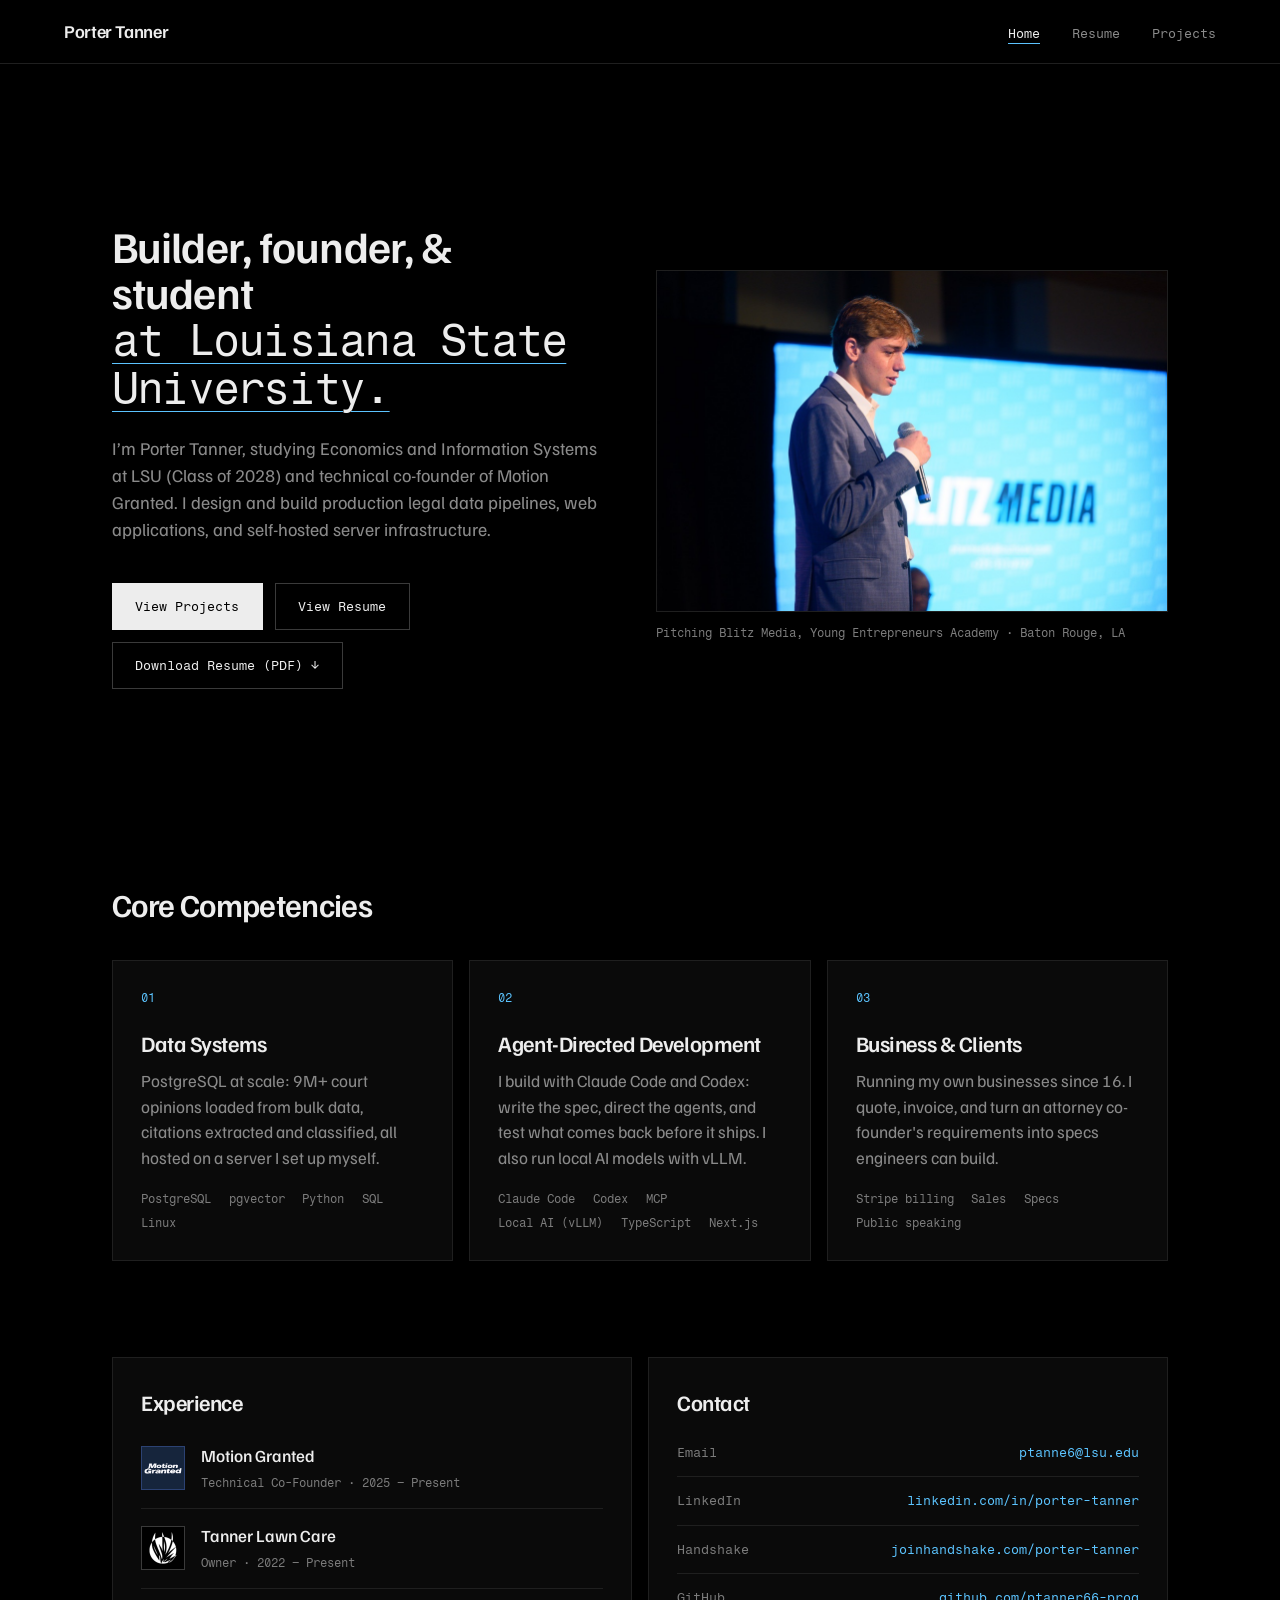
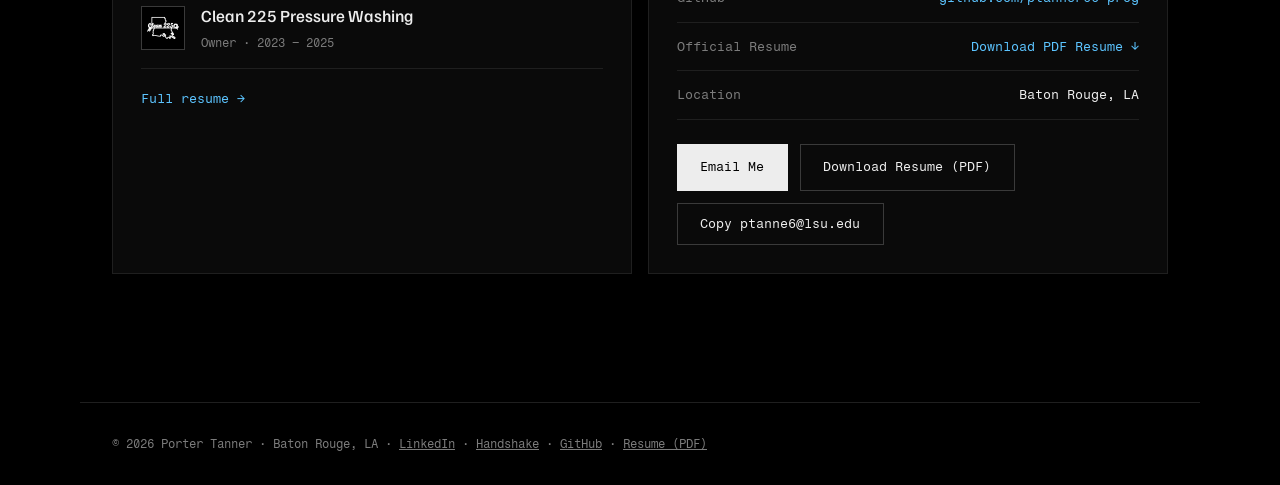
==== website-design-and-github-hosting/porter-website/index.html @ e86596a1 "Add personal reflection to README and refine portfolio meta descriptions" ====
<!DOCTYPE html>
<html lang="en">
<head>
    <meta charset="UTF-8">
    <meta name="viewport" content="width=device-width, initial-scale=1.0">
    <meta name="description" content="Porter Tanner, technical co-founder of Motion Granted and Economics + Information Systems student at LSU. Builder of production legal data platforms, applications, and self-hosted server infrastructure.">
    <meta property="og:title" content="Porter Tanner | Portfolio">
    <meta property="og:description" content="Technical co-founder of Motion Granted and Economics + Information Systems student at LSU. Builder of production legal data platforms, applications, and self-hosted server infrastructure.">
    <meta property="og:type" content="website">
    <meta property="og:image" content="graphics/porter.png">
    <title>Porter Tanner | Portfolio</title>
    <link rel="icon" href="data:image/svg+xml,%3Csvg xmlns='http://www.w3.org/2000/svg' viewBox='0 0 32 32'%3E%3Crect width='32' height='32' fill='%23000'/%3E%3Crect x='.5' y='.5' width='31' height='31' fill='none' stroke='%233a3a3a'/%3E%3Ctext x='16' y='20.5' font-family='monospace' font-size='12' fill='%23ededed' text-anchor='middle'%3EPT%3C/text%3E%3C/svg%3E">
    <link rel="stylesheet" href="styles.css">
</head>
<body>
    <nav class="navbar" id="main-nav" aria-label="Primary navigation">
        <a href="index.html" class="logo">Porter Tanner</a>
        <ul class="nav-links">
            <li><a href="index.html" class="active">Home</a></li>
            <li><a href="resume.html">Resume</a></li>
            <li><a href="project.html">Projects</a></li>
        </ul>
    </nav>

    <main class="container">
        <section id="profile" class="hero-section">
            <div class="hero-text">
                <h1 id="hero-title">Builder, founder, &amp; student <br><span class="text-gradient">at Louisiana State University.</span></h1>
                <p>I&rsquo;m Porter Tanner, studying Economics and Information Systems at LSU (Class of 2028) and technical co-founder of Motion Granted. I design and build production legal data pipelines, web applications, and self-hosted server infrastructure.</p>
                <div class="hero-actions">
                    <a href="project.html" class="btn btn-primary">View Projects</a>
                    <a href="resume.html" class="btn">View Resume</a>
                    <a href="Porter_Tanner_Resume.pdf" class="btn" download>Download Resume (PDF) ↓</a>
                </div>
            </div>
            <figure class="hero-photo">
                <img src="graphics/porter.png" alt="Porter Tanner speaking on stage at the Young Entrepreneurs Academy" width="1024" height="682">
                <figcaption>Pitching Blitz Media, Young Entrepreneurs Academy · Baton Rouge, LA</figcaption>
            </figure>
        </section>

        <section id="skills">
            <h2 class="section-title">Core Competencies</h2>
            <div class="grid-3">
                <div class="glass-card" id="skill-1">
                    <span class="card-label">01</span>
                    <h3>Data Systems</h3>
                    <p>PostgreSQL at scale: 9M+ court opinions loaded from bulk data, citations extracted and classified, all hosted on a server I set up myself.</p>
                    <div class="project-tags">
                        <span class="tag">PostgreSQL</span>
                        <span class="tag">pgvector</span>
                        <span class="tag">Python</span>
                        <span class="tag">SQL</span>
                        <span class="tag">Linux</span>
                    </div>
                </div>
                <div class="glass-card" id="skill-2">
                    <span class="card-label">02</span>
                    <h3>Agent-Directed Development</h3>
                    <p>I build with Claude Code and Codex: write the spec, direct the agents, and test what comes back before it ships. I also run local AI models with vLLM.</p>
                    <div class="project-tags">
                        <span class="tag">Claude Code</span>
                        <span class="tag">Codex</span>
                        <span class="tag">MCP</span>
                        <span class="tag">Local AI (vLLM)</span>
                        <span class="tag">TypeScript</span>
                        <span class="tag">Next.js</span>
                    </div>
                </div>
                <div class="glass-card" id="skill-3">
                    <span class="card-label">03</span>
                    <h3>Business &amp; Clients</h3>
                    <p>Running my own businesses since 16. I quote, invoice, and turn an attorney co-founder's requirements into specs engineers can build.</p>
                    <div class="project-tags">
                        <span class="tag">Stripe billing</span>
                        <span class="tag">Sales</span>
                        <span class="tag">Specs</span>
                        <span class="tag">Public speaking</span>
                    </div>
                </div>
            </div>
        </section>

        <section id="experience-contact">
            <div class="grid-2">
                <div class="glass-card" id="experience">
                    <h2 class="section-title">Experience</h2>
                    <ul class="exp-list">
                        <li>
                            <span class="company-logo is-mg" aria-hidden="true"><img src="graphics/mg-badge.png" alt="" width="32" height="9"></span>
                            <div><strong>Motion Granted</strong><span class="meta">Technical Co-Founder · 2025 – Present</span></div>
                        </li>
                        <li>
                            <span class="company-logo" aria-hidden="true"><img src="graphics/tlc-white.png" alt="" width="32" height="32"></span>
                            <div><strong>Tanner Lawn Care</strong><span class="meta">Owner · 2022 – Present</span></div>
                        </li>
                        <li>
                            <span class="company-logo" aria-hidden="true"><img src="graphics/c225-white.png" alt="" width="32" height="32"></span>
                            <div><strong>Clean 225 Pressure Washing</strong><span class="meta">Owner · 2023 – 2025</span></div>
                        </li>
                    </ul>
                    <a href="resume.html" class="text-link">Full resume →</a>
                </div>
                <div class="glass-card" id="contact">
                    <h2 class="section-title">Contact</h2>
                    <ul class="contact-list">
                        <li><span>Email</span><a href="mailto:ptanne6@lsu.edu">ptanne6@lsu.edu</a></li>
                        <li><span>LinkedIn</span><a href="https://www.linkedin.com/in/porter-tanner-4b8267359" target="_blank" rel="noopener">linkedin.com/in/porter-tanner</a></li>
                        <li><span>Handshake</span><a href="https://app.joinhandshake.com/profiles/met9rd" target="_blank" rel="noopener">joinhandshake.com/porter-tanner</a></li>
                        <li><span>GitHub</span><a href="https://github.com/ptanner66-prog" target="_blank" rel="noopener">github.com/ptanner66-prog</a></li>
                        <li><span>Official Resume</span><a href="Porter_Tanner_Resume.pdf" download>Download PDF Resume ↓</a></li>
                        <li><span>Location</span>Baton Rouge, LA</li>
                    </ul>
                    <div class="email-actions" style="margin-top: 1.5rem;">
                        <a href="mailto:ptanne6@lsu.edu" class="btn btn-primary">Email Me</a>
                        <a href="Porter_Tanner_Resume.pdf" class="btn" download>Download Resume (PDF)</a>
                        <button type="button" class="btn copy-email" data-email="ptanne6@lsu.edu">Copy ptanne6@lsu.edu</button>
                    </div>
                </div>
            </div>
        </section>
    </main>

    <footer>
        <p>&copy; 2026 Porter Tanner · Baton Rouge, LA · <a href="https://www.linkedin.com/in/porter-tanner-4b8267359" target="_blank" rel="noopener">LinkedIn</a> · <a href="https://app.joinhandshake.com/profiles/met9rd" target="_blank" rel="noopener">Handshake</a> · <a href="https://github.com/ptanner66-prog" target="_blank" rel="noopener">GitHub</a> · <a href="Porter_Tanner_Resume.pdf" download>Resume (PDF)</a></p>
    </footer>
    <script>
        // Copy-email fallback for visitors without a default mail app
        document.querySelectorAll('.copy-email').forEach(function (btn) {
            btn.addEventListener('click', function () {
                var email = btn.dataset.email, label = btn.textContent;
                function done() { btn.textContent = 'Copied ✓'; setTimeout(function () { btn.textContent = label; }, 2000); }
                function fallback() {
                    var t = document.createElement('textarea'); t.value = email; document.body.appendChild(t);
                    t.select(); try { document.execCommand('copy'); done(); } catch (e) { window.prompt('Copy this email:', email); }
                    document.body.removeChild(t);
                }
                if (navigator.clipboard && window.isSecureContext) navigator.clipboard.writeText(email).then(done, fallback);
                else fallback();
            });
        });
    </script>
</body>
</html>
---- website-design-and-github-hosting/porter-website/styles.css ----
@import url('https://fonts.googleapis.com/css2?family=Familjen+Grotesk:wght@400;500;600&family=Fragment+Mono&display=swap');

:root {
    --bg-main: #000000;
    --bg-secondary: #0a0a0a;
    --text-primary: #ededed;
    --text-secondary: #8a8a8a;
    --text-muted: #7c7c7c;
    --rule: #1f1f1f;
    --rule-strong: #3a3a3a;
    --accent: #5cc4ff;
    --accent-deep: #16264a;
    --border-color: var(--rule);
    --glass-bg: var(--bg-secondary);
    --glass-border: var(--rule);
    --font-sans: 'Familjen Grotesk', system-ui, -apple-system, 'Segoe UI', sans-serif;
    --font-mono: 'Fragment Mono', ui-monospace, 'SFMono-Regular', Menlo, monospace;
}

* {
    margin: 0;
    padding: 0;
    box-sizing: border-box;
}

html {
    scroll-behavior: smooth;
}

body {
    font-family: var(--font-sans);
    font-size: 1.0625rem;
    background-color: var(--bg-main);
    color: var(--text-primary);
    line-height: 1.5;
    overflow-x: hidden;
    -webkit-font-smoothing: antialiased;
}

h1, h2, h3, h4, h5, h6 {
    font-family: var(--font-sans);
    font-weight: 600;
    letter-spacing: -0.02em;
}

a {
    color: inherit;
}

::selection {
    background: var(--accent);
    color: var(--bg-main);
}

:focus-visible {
    outline: 2px solid var(--text-primary);
    outline-offset: 2px;
}

/* Signature detail: the headline continues in monospace */
.text-gradient {
    font-family: var(--font-mono);
    font-weight: 400;
    letter-spacing: -0.04em;
    color: var(--text-primary);
    text-decoration: underline;
    text-decoration-color: var(--accent);
    text-decoration-thickness: 1px;
    text-underline-offset: 0.18em;
}

/* Company logo slots: monogram placeholders now, white logo images later */
.company-logo {
    display: inline-flex;
    align-items: center;
    justify-content: center;
    flex-shrink: 0;
    width: 44px;
    height: 44px;
    padding: 6px;
    background: var(--bg-main);
    border: 1px solid var(--rule-strong);
    font-family: var(--font-mono);
    font-size: 0.6875rem;
    letter-spacing: 0.02em;
    text-transform: uppercase;
    color: var(--text-primary);
    line-height: 1;
}

.company-logo:has(img) {
    padding: 3px;
}

.company-logo img {
    display: block;
    max-width: 100%;
    max-height: 100%;
    object-fit: contain;
}

/* Navigation */
.navbar {
    position: fixed;
    top: 0;
    width: 100%;
    height: 64px;
    padding: 0 5%;
    display: flex;
    justify-content: space-between;
    align-items: center;
    background: var(--bg-main);
    border-bottom: 1px solid var(--rule);
    z-index: 1000;
}

.logo {
    font-size: 1.125rem;
    font-weight: 600;
    letter-spacing: -0.02em;
    color: var(--text-primary);
    text-decoration: none;
}

.nav-links {
    display: flex;
    gap: 2rem;
    list-style: none;
}

.nav-links a {
    font-family: var(--font-mono);
    font-size: 0.8125rem;
    color: var(--text-secondary);
    text-decoration: none;
    transition: color 0.15s ease;
}

.nav-links a:hover,
.nav-links a.active {
    color: var(--text-primary);
}

.nav-links a.active {
    text-decoration: underline;
    text-decoration-color: var(--accent);
    text-decoration-thickness: 1px;
    text-underline-offset: 0.4em;
}

/* Layout Container */
.container {
    max-width: 1120px;
    margin: 0 auto;
    padding: 128px 2rem 4rem;
    animation: page-in 0.3s ease-out both;
}

@keyframes page-in {
    from { opacity: 0; }
    to { opacity: 1; }
}

section + section {
    margin-top: 6rem;
}

/* Hero Section */
.hero-section {
    min-height: calc(80vh - 64px);
    display: grid;
    grid-template-columns: minmax(0, 1fr) minmax(0, 1.05fr);
    align-items: center;
    column-gap: 3.5rem;
}

.hero-section h1 {
    font-size: clamp(2.25rem, 3.6vw, 2.75rem);
    line-height: 1.05;
    margin-bottom: 1.5rem;
}

.hero-section p {
    font-size: 1.125rem;
    color: var(--text-secondary);
    max-width: 580px;
    margin-bottom: 2.5rem;
}

.hero-actions {
    display: flex;
    flex-wrap: wrap;
    gap: 0.75rem;
}

.hero-photo {
    margin: 0;
}

.hero-photo img {
    display: block;
    width: 100%;
    height: auto;
    aspect-ratio: 3 / 2;
    object-fit: cover;
    border: 1px solid var(--rule);
}

.hero-photo figcaption {
    margin-top: 0.75rem;
    font-family: var(--font-mono);
    font-size: 0.75rem;
    color: var(--text-muted);
}

/* Buttons */
.btn {
    display: inline-flex;
    align-items: center;
    justify-content: center;
    padding: 0.8rem 1.4rem;
    border-radius: 0;
    font-family: var(--font-mono);
    font-size: 0.8125rem;
    text-decoration: none;
    cursor: pointer;
    background: transparent;
    color: var(--text-primary);
    border: 1px solid var(--rule-strong);
    transition: background-color 0.15s ease, color 0.15s ease, border-color 0.15s ease;
}

.btn:hover {
    background: var(--text-primary);
    color: var(--bg-main);
    border-color: var(--text-primary);
}

.btn-primary {
    background: var(--text-primary);
    color: var(--bg-main);
    border-color: var(--text-primary);
}

.btn-primary:hover {
    background: var(--bg-main);
    color: var(--text-primary);
}

/* Cards */
.glass-card {
    background: var(--bg-secondary);
    border: 1px solid var(--rule);
    border-radius: 0;
    padding: 1.75rem;
    transition: border-color 0.15s ease;
}

.glass-card:hover,
.glass-card:focus-within {
    border-color: var(--rule-strong);
}

.glass-card h3 {
    font-size: 1.375rem;
    margin-bottom: 0.5rem;
}

.glass-card p {
    color: var(--text-secondary);
}

.card-label {
    display: block;
    font-family: var(--font-mono);
    font-size: 0.75rem;
    color: var(--accent);
    margin-bottom: 1.25rem;
}

/* Grids */
.section-title {
    font-size: 2rem;
    margin-bottom: 2rem;
}

.grid-3 {
    display: grid;
    grid-template-columns: repeat(auto-fit, minmax(min(300px, 100%), 1fr));
    gap: 1rem;
}

.grid-2 {
    display: grid;
    grid-template-columns: repeat(auto-fit, minmax(min(420px, 100%), 1fr));
    gap: 1rem;
}

/* Home: experience + contact */
.glass-card .section-title {
    font-size: 1.375rem;
    margin-bottom: 1.5rem;
}

.exp-list,
.contact-list {
    list-style: none;
}

.exp-list li {
    display: flex;
    align-items: center;
    gap: 1rem;
    padding: 0.875rem 0;
    border-bottom: 1px solid var(--rule);
}

.exp-list li:first-child {
    padding-top: 0;
}

.exp-list strong {
    display: block;
    font-weight: 500;
}

.exp-list span.meta {
    font-family: var(--font-mono);
    font-size: 0.75rem;
    color: var(--text-muted);
}

.contact-list li {
    display: flex;
    justify-content: space-between;
    gap: 1rem;
    padding: 0.875rem 0;
    border-bottom: 1px solid var(--rule);
    font-family: var(--font-mono);
    font-size: 0.8125rem;
}

.contact-list li:first-child {
    padding-top: 0;
}

.contact-list span {
    color: var(--text-muted);
}

.contact-list a {
    text-decoration: none;
    overflow-wrap: anywhere;
    text-align: right;
}

.contact-list a:hover,
.text-link:hover {
    text-decoration: underline;
    text-underline-offset: 0.3em;
}

.text-link {
    color: var(--accent);
    display: inline-block;
    margin-top: 1.25rem;
    font-family: var(--font-mono);
    font-size: 0.8125rem;
    text-decoration: none;
}

/* Resume + Projects headers */
.resume-header {
    margin-bottom: 4rem;
}

.resume-header .section-title {
    font-size: 3.25rem;
    line-height: 1.05;
    margin-bottom: 1rem;
}

.resume-header p {
    font-family: var(--font-mono);
    font-size: 0.8125rem;
    color: var(--text-secondary);
}

/* Timeline */
.timeline {
    position: relative;
    max-width: 820px;
}

.timeline-item {
    padding-left: 4.5rem;
    position: relative;
    margin-bottom: 2.5rem;
}

.timeline-item::before {
    content: '';
    position: absolute;
    left: 22px;
    top: 0;
    bottom: -2.5rem;
    width: 1px;
    background: var(--rule);
}

.timeline-item:not(:has(+ .timeline-item))::before {
    bottom: 0;
}

.timeline-dot {
    position: absolute;
    left: 0;
    top: 0;
}

/* Let the Motion Granted wordmark fill its square badge */
.company-logo.is-mg {
    padding: 2px;
}

.company-logo.is-mg img {
    width: 100%;
    height: auto;
}

.timeline-date {
    font-family: var(--font-mono);
    font-size: 0.8125rem;
    color: var(--text-muted);
    margin-bottom: 0.75rem;
    line-height: 44px;
}

.timeline h4 {
    font-family: var(--font-mono);
    font-weight: 400;
    font-size: 0.875rem;
    letter-spacing: 0;
    color: var(--text-secondary);
    margin-bottom: 1rem;
}

.timeline ul {
    color: var(--text-secondary);
    padding-left: 1.1rem;
    line-height: 1.7;
}

.timeline ul li + li {
    margin-top: 0.4rem;
}

.skills-card {
    margin-left: 4.5rem;
}

.skills-card h3 {
    margin-bottom: 1.25rem;
}

.skills-list {
    display: grid;
    grid-template-columns: 7.5rem 1fr;
    gap: 0.75rem 1.25rem;
}

.skills-list dt {
    font-family: var(--font-mono);
    font-size: 0.75rem;
    color: var(--accent);
    padding-top: 0.2rem;
}

.skills-list dd {
    color: var(--text-secondary);
}

.timeline ul strong {
    color: var(--text-primary);
    font-weight: 500;
}

.email-actions {
    display: flex;
    flex-wrap: wrap;
    gap: 0.75rem;
}

.timeline-cta {
    margin-top: 3rem;
    padding-left: 4.5rem;
}

/* Projects */
.project-image {
    width: 100%;
    height: 200px;
    background: var(--bg-main);
    border: 1px solid var(--rule);
    margin-bottom: 1.5rem;
    display: grid;
    place-items: center;
    overflow: hidden;
    padding: 1.5rem;
}

.project-image img {
    width: 100%;
    height: 100%;
    object-fit: contain;
}

.project-image--mg {
    background: #16253c;
    border-color: #2c4273;
}

.project-image--mg img {
    width: auto;
    height: auto;
    max-width: 100%;
    max-height: 100%;
    /* trim the logo file's rough outer band so it melts into the navy panel */
    clip-path: inset(5.5% 1.7% 7.8% 1.7%);
}

.project-image--shot {
    padding: 0;
    background: #111418;
}

.project-image--shot {
    position: relative;
}

.project-image--shot img {
    object-fit: cover;
    object-position: center top;
}

.zoom-hit {
    display: block;
    width: 100%;
    height: 100%;
    padding: 0;
    border: 0;
    background: none;
    cursor: zoom-in;
}

.project-image--shot:hover {
    border-color: var(--accent);
}

.lightbox {
    margin: auto;
    padding: 0;
    max-width: 90vw;
    max-height: 90vh;
    background: var(--bg-main);
    border: 1px solid var(--rule-strong);
    color: var(--text-primary);
    overflow: hidden;
}

.lightbox::backdrop {
    background: rgba(0, 0, 0, 0.85);
}

.lightbox img {
    display: block;
    max-width: 90vw;
    max-height: calc(90vh - 2px);
    width: auto;
    height: auto;
}

.lightbox-close {
    position: absolute;
    bottom: 0.75rem;
    right: 0.5rem;
    padding: 0.35rem 0.6rem;
    background: var(--bg-main);
    color: var(--text-primary);
    border: 1px solid var(--rule-strong);
    font-family: var(--font-mono);
    font-size: 0.75rem;
    cursor: pointer;
}

/* Home lab card: server faceplate cleanly fitted inside box */
.project-image--server {
    padding: 0;
    background: #08080c;
    border-color: #22222a;
    display: flex;
    align-items: center;
    justify-content: center;
    overflow: hidden;
}

.project-image--server .zoom-hit {
    display: flex;
    align-items: center;
    justify-content: center;
    width: 100%;
    height: 100%;
    padding: 1.25rem 1rem;
}

.project-image--server img {
    width: 100%;
    height: auto;
    max-height: 100%;
    object-fit: contain;
    display: block;
    box-shadow: 0 4px 18px rgba(0, 0, 0, 0.7);
    border: 1px solid #1f2129;
}

.project-image--server:hover {
    border-color: var(--accent);
}

.panel-mono {
    font-family: var(--font-mono);
    font-size: 0.75rem;
    color: var(--text-secondary);
    list-style: none;
    line-height: 2;
    width: 100%;
}

.panel-mono .dim {
    color: var(--text-muted);
}

.project-tags {
    display: flex;
    flex-wrap: wrap;
    gap: 0.35rem 1.1rem;
    margin-top: 1.25rem;
}

.tag {
    font-family: var(--font-mono);
    font-size: 0.75rem;
    color: var(--text-muted);
}


.glass-card p a {
    color: var(--accent);
}

.contact-list a {
    color: var(--accent);
}

.company-logo.is-lsu {
    background: #461d7c;
    border-color: #461d7c;
    color: #fdd023;
    font-weight: 600;
}

.company-logo.is-mg {
    background: #16253c;
    border-color: #2c4273;
}

/* Footer */
footer {
    max-width: 1120px;
    margin: 4rem auto 0;
    padding: 2rem;
    border-top: 1px solid var(--rule);
    font-family: var(--font-mono);
    font-size: 0.75rem;
    color: var(--text-muted);
}

/* Responsive */
@media (max-width: 860px) {
    .hero-section {
        grid-template-columns: 1fr;
        min-height: 0;
        padding-top: 1rem;
    }

    .hero-photo {
        order: -1;
        margin-bottom: 2.5rem;
    }
}

@media (max-width: 768px) {
    .navbar {
        padding: 0 1rem;
    }

    .logo {
        font-size: 1rem;
    }

    .nav-links {
        gap: 0.875rem;
    }

    .nav-links a {
        font-size: 0.75rem;
    }

    .grid-2,
    .grid-3 {
        grid-template-columns: 1fr;
    }

    .container {
        padding: 96px 1rem 3rem;
    }

    .hero-section h1,
    .resume-header .section-title {
        font-size: 2rem;
        line-height: 1.1;
        overflow-wrap: break-word;
        word-break: normal;
    }

    .hero-section p {
        font-size: 1rem;
    }

    section + section {
        margin-top: 4rem;
    }

    .glass-card {
        padding: 1.25rem;
    }

    .timeline-item,
    .timeline-cta {
        padding-left: 3.5rem;
    }

    .timeline .glass-card {
        padding: 1.25rem;
    }

    .timeline ul {
        line-height: 1.55;
    }

    .exp-list span.meta {
        line-height: 1.5;
    }

    .skills-card {
        margin-left: 0;
    }

    .skills-list {
        grid-template-columns: 1fr;
        gap: 0.25rem;
    }

    .skills-list dd {
        margin-bottom: 0.75rem;
    }

    footer {
        padding: 2rem 1rem;
    }
}

@media (max-width: 480px) {
    .navbar {
        padding: 0 0.75rem;
    }

    .logo {
        font-size: 0.9375rem;
    }

    .nav-links {
        gap: 0.65rem;
    }

    .nav-links a {
        font-size: 0.75rem;
    }

    .container {
        padding: 84px 0.75rem 2.5rem;
    }

    .hero-section h1,
    .resume-header .section-title {
        font-size: 1.625rem;
    }

    .hero-actions,
    .email-actions {
        flex-direction: column;
    }

    .hero-actions .btn,
    .email-actions .btn {
        width: 100%;
        text-align: center;
        padding: 0.75rem 1rem;
    }

    .timeline-item,
    .timeline-cta {
        padding-left: 2.75rem;
    }

    .timeline-item::before {
        left: 17px;
    }

    .timeline-dot {
        width: 36px;
        height: 36px;
        font-size: 0.625rem;
    }

    .timeline-date {
        line-height: 36px;
        font-size: 0.75rem;
    }

    .timeline .glass-card {
        padding: 1rem;
    }

    .skills-card {
        padding: 1rem;
    }

    .contact-list li {
        flex-direction: column;
        gap: 0.25rem;
    }

    .contact-list a {
        text-align: left;
    }
}

@media (prefers-reduced-motion: reduce) {
    html {
        scroll-behavior: auto;
    }

    *,
    *::before,
    *::after {
        animation: none !important;
        transition: none !important;
    }
}
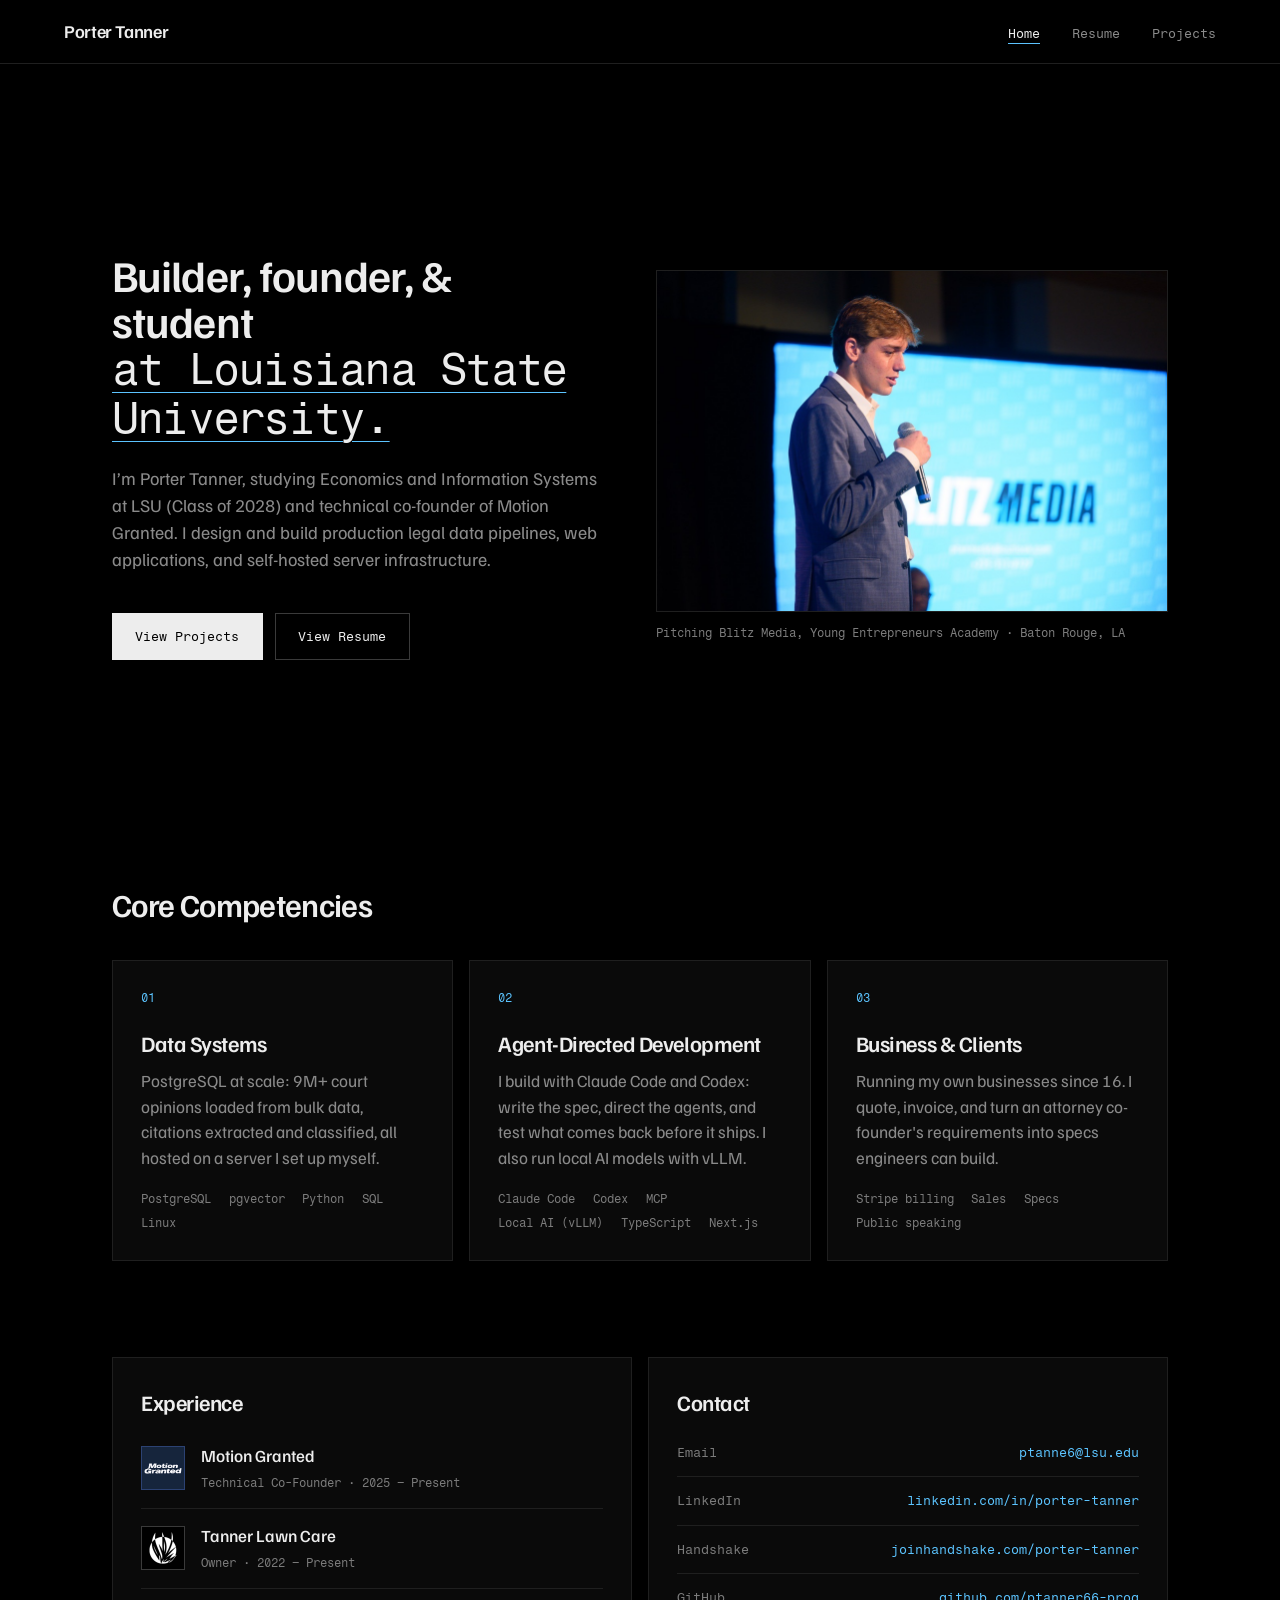
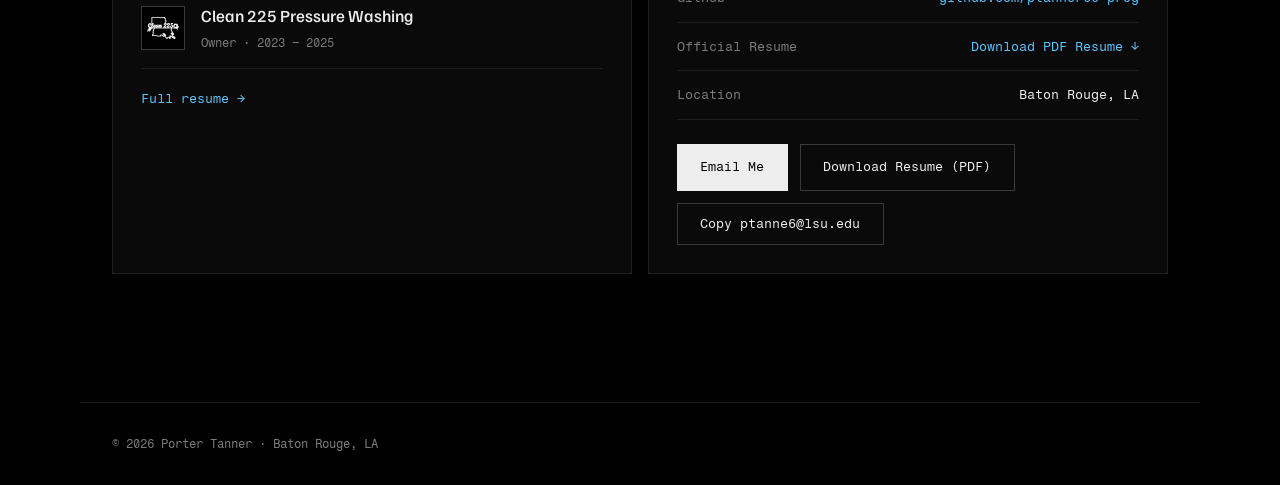
==== commit 58e57cb4: "Remove redundant profile links and centralize in contact box" ====
--- a/website-design-and-github-hosting/porter-website/index.html
+++ b/website-design-and-github-hosting/porter-website/index.html
@@ -30,7 +30,6 @@
                 <div class="hero-actions">
                     <a href="project.html" class="btn btn-primary">View Projects</a>
                     <a href="resume.html" class="btn">View Resume</a>
-                    <a href="Porter_Tanner_Resume.pdf" class="btn" download>Download Resume (PDF) ↓</a>
                 </div>
             </div>
             <figure class="hero-photo">
@@ -122,7 +121,7 @@
     </main>
 
     <footer>
-        <p>&copy; 2026 Porter Tanner · Baton Rouge, LA · <a href="https://www.linkedin.com/in/porter-tanner-4b8267359" target="_blank" rel="noopener">LinkedIn</a> · <a href="https://app.joinhandshake.com/profiles/met9rd" target="_blank" rel="noopener">Handshake</a> · <a href="https://github.com/ptanner66-prog" target="_blank" rel="noopener">GitHub</a> · <a href="Porter_Tanner_Resume.pdf" download>Resume (PDF)</a></p>
+        <p>&copy; 2026 Porter Tanner · Baton Rouge, LA</p>
     </footer>
     <script>
         // Copy-email fallback for visitors without a default mail app
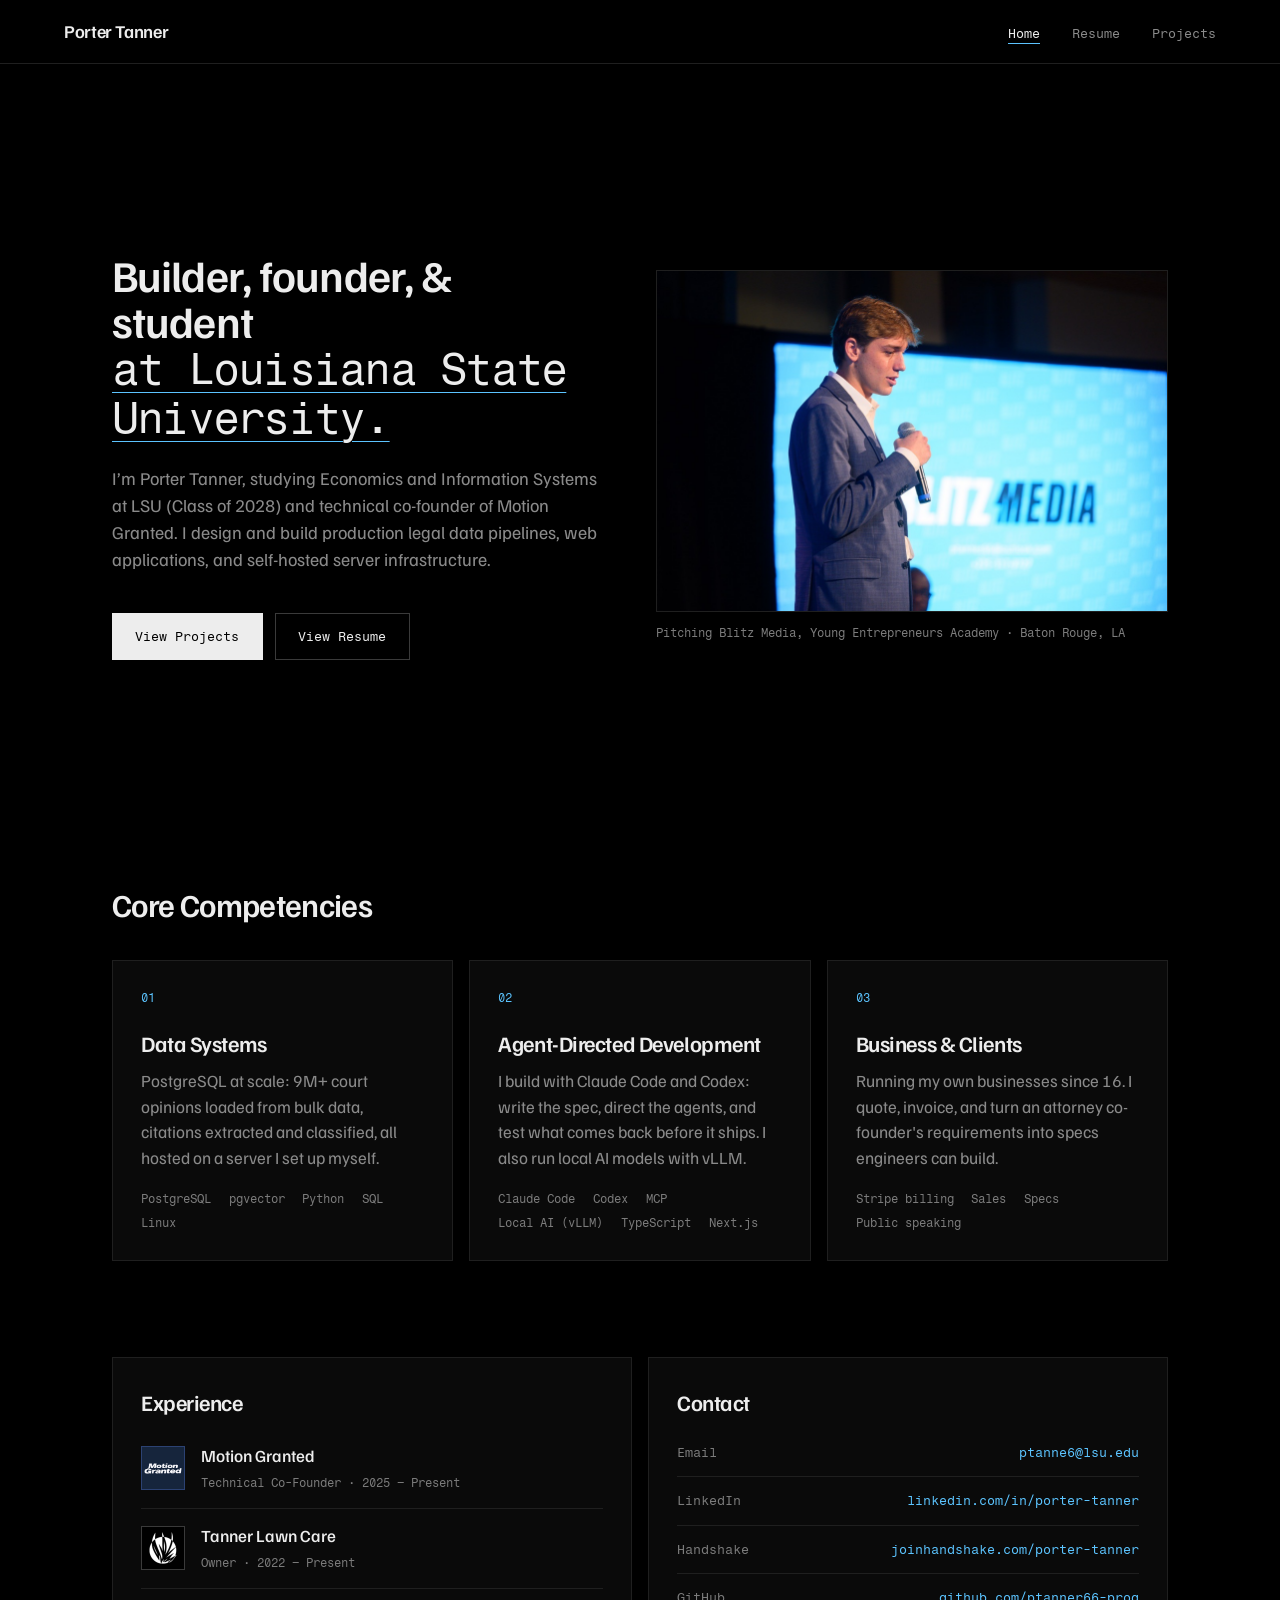
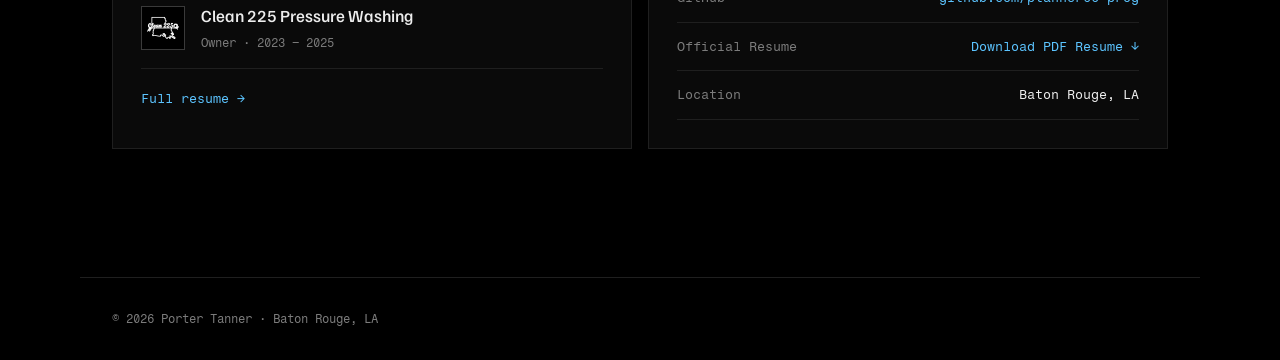
==== commit 4fe9faea: "Update server rack to 4 stacked units and clean up contact buttons" ====
--- a/website-design-and-github-hosting/porter-website/index.html
+++ b/website-design-and-github-hosting/porter-website/index.html
@@ -110,11 +110,6 @@
                         <li><span>Official Resume</span><a href="Porter_Tanner_Resume.pdf" download>Download PDF Resume ↓</a></li>
                         <li><span>Location</span>Baton Rouge, LA</li>
                     </ul>
-                    <div class="email-actions" style="margin-top: 1.5rem;">
-                        <a href="mailto:ptanne6@lsu.edu" class="btn btn-primary">Email Me</a>
-                        <a href="Porter_Tanner_Resume.pdf" class="btn" download>Download Resume (PDF)</a>
-                        <button type="button" class="btn copy-email" data-email="ptanne6@lsu.edu">Copy ptanne6@lsu.edu</button>
-                    </div>
                 </div>
             </div>
         </section>
--- a/website-design-and-github-hosting/porter-website/styles.css
+++ b/website-design-and-github-hosting/porter-website/styles.css
@@ -593,37 +593,76 @@
     cursor: pointer;
 }
 
-/* Home lab card: server faceplate cleanly fitted inside box */
-.project-image--server {
+/* Home lab card: 200px server rack cabinet housing 3 stacked Dell R740xd servers */
+.project-image--rack {
+    height: 200px;
     padding: 0;
-    background: #08080c;
-    border-color: #22222a;
-    display: flex;
+    background: #08090d;
+    border: 1px solid var(--rule);
+    margin-bottom: 1.5rem;
+    overflow: hidden;
+    display: flex;
+}
+
+.project-image--rack .zoom-hit {
+    display: flex;
+    width: 100%;
+    height: 100%;
+    padding: 0;
+    border: 0;
+    background: none;
+    cursor: zoom-in;
+}
+
+.rack-cabinet {
+    position: relative;
+    width: 100%;
+    height: 100%;
+    display: flex;
+    flex-direction: column;
+    justify-content: center;
     align-items: center;
-    justify-content: center;
-    overflow: hidden;
-}
-
-.project-image--server .zoom-hit {
-    display: flex;
-    align-items: center;
-    justify-content: center;
-    width: 100%;
+    background: #080a0f;
+    padding: 0 12px;
+}
+
+/* Realistic steel rack rails on left and right with mounting holes */
+.rack-cabinet::before,
+.rack-cabinet::after {
+    content: '';
+    position: absolute;
+    top: 0;
+    bottom: 0;
+    width: 12px;
+    background:
+        radial-gradient(circle, #050608 1.6px, transparent 2px) center / 12px 8px repeat-y,
+        linear-gradient(90deg, #1e222b, #303744 50%, #1e222b);
+    z-index: 2;
+}
+.rack-cabinet::before { left: 0; }
+.rack-cabinet::after { right: 0; }
+
+.rack-servers {
+    display: flex;
+    flex-direction: column;
+    justify-content: space-between;
     height: 100%;
-    padding: 1.25rem 1rem;
-}
-
-.project-image--server img {
-    width: 100%;
-    height: auto;
-    max-height: 100%;
-    object-fit: contain;
+    width: 100%;
+    gap: 2px;
+    padding: 2px 0;
+    z-index: 1;
+}
+
+.rack-servers img {
+    width: 100%;
+    height: calc(25% - 2px);
+    object-fit: fill;
     display: block;
-    box-shadow: 0 4px 18px rgba(0, 0, 0, 0.7);
-    border: 1px solid #1f2129;
-}
-
-.project-image--server:hover {
+    border: 1px solid #1a1e28;
+    box-shadow: 0 2px 4px rgba(0, 0, 0, 0.7);
+}
+
+.project-image--rack:hover {
     border-color: var(--accent);
 }
 
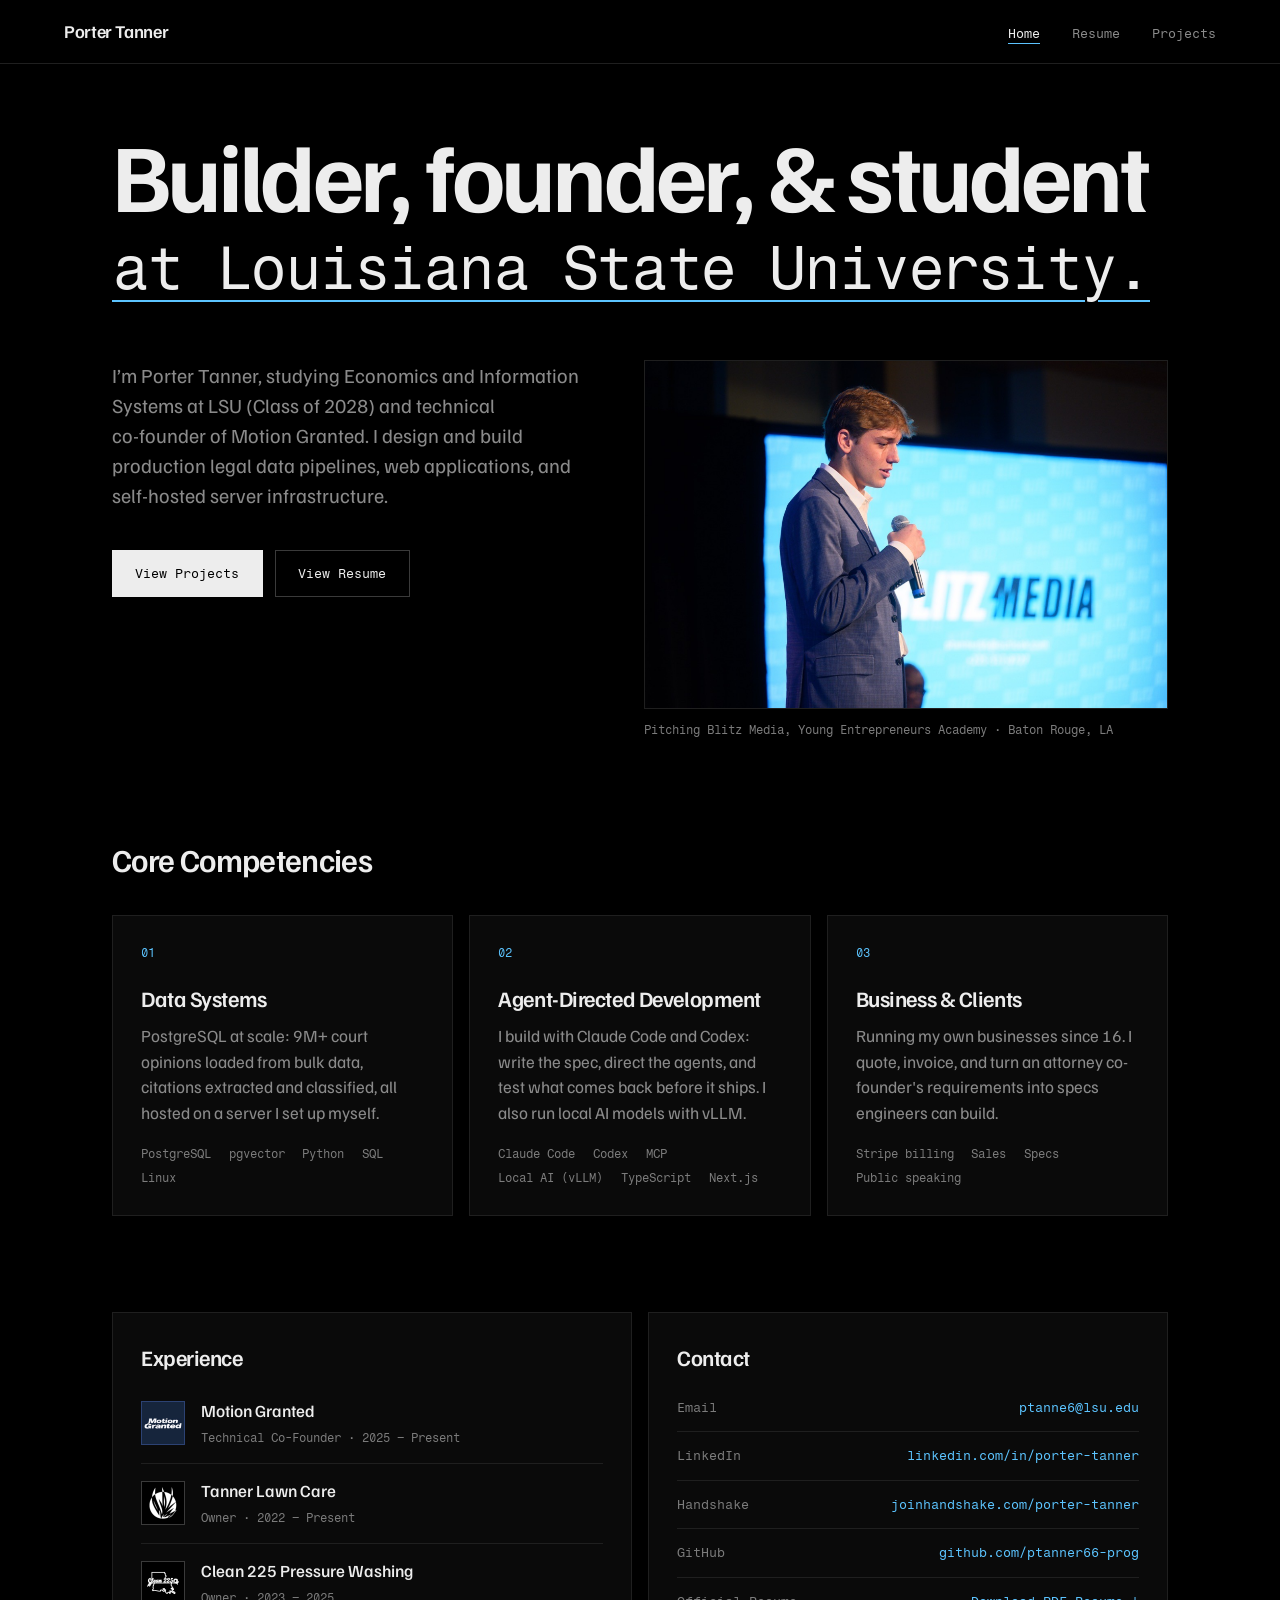
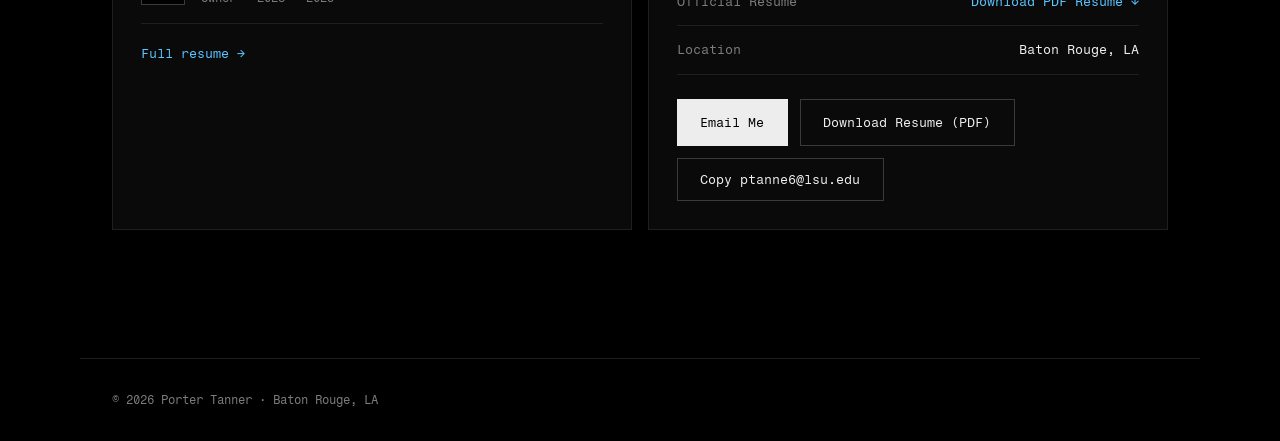
==== commit c31c51b8: "Hero: big, bold headline that fills the page width - "Builder, founder, & student" is now Familjen G" ====
--- a/website-design-and-github-hosting/porter-website/index.html
+++ b/website-design-and-github-hosting/porter-website/index.html
@@ -24,9 +24,12 @@
 
     <main class="container">
         <section id="profile" class="hero-section">
+            <h1 id="hero-title" class="hero-title">
+                <span class="hero-title-lead">Builder, founder, &amp; student</span>
+                <span class="text-gradient">at Louisiana State University.</span>
+            </h1>
             <div class="hero-text">
-                <h1 id="hero-title">Builder, founder, &amp; student <br><span class="text-gradient">at Louisiana State University.</span></h1>
-                <p>I&rsquo;m Porter Tanner, studying Economics and Information Systems at LSU (Class of 2028) and technical co-founder of Motion Granted. I design and build production legal data pipelines, web applications, and self-hosted server infrastructure.</p>
+                <p>I&rsquo;m Porter Tanner, studying Economics and Information Systems at LSU (Class of 2028) and technical <span class="nowrap">co-founder</span> of Motion Granted. I design and build production legal data pipelines, web applications, and self-hosted server infrastructure.</p>
                 <div class="hero-actions">
                     <a href="project.html" class="btn btn-primary">View Projects</a>
                     <a href="resume.html" class="btn">View Resume</a>
@@ -110,6 +113,11 @@
                         <li><span>Official Resume</span><a href="Porter_Tanner_Resume.pdf" download>Download PDF Resume ↓</a></li>
                         <li><span>Location</span>Baton Rouge, LA</li>
                     </ul>
+                    <div class="email-actions" style="margin-top: 1.5rem;">
+                        <a href="mailto:ptanne6@lsu.edu" class="btn btn-primary">Email Me</a>
+                        <a href="Porter_Tanner_Resume.pdf" class="btn" download>Download Resume (PDF)</a>
+                        <button type="button" class="btn copy-email" data-email="ptanne6@lsu.edu">Copy ptanne6@lsu.edu</button>
+                    </div>
                 </div>
             </div>
         </section>
--- a/website-design-and-github-hosting/porter-website/styles.css
+++ b/website-design-and-github-hosting/porter-website/styles.css
@@ -1,4 +1,4 @@
-@import url('https://fonts.googleapis.com/css2?family=Familjen+Grotesk:wght@400;500;600&family=Fragment+Mono&display=swap');
+@import url('https://fonts.googleapis.com/css2?family=Familjen+Grotesk:wght@400;500;600;700&family=Fragment+Mono&display=swap');
 
 :root {
     --bg-main: #000000;
@@ -165,26 +165,46 @@
     margin-top: 6rem;
 }
 
-/* Hero Section */
+/* Hero Section: a full-width headline sized to the container, then intro + photo */
 .hero-section {
-    min-height: calc(80vh - 64px);
+    container-type: inline-size;
     display: grid;
-    grid-template-columns: minmax(0, 1fr) minmax(0, 1.05fr);
-    align-items: center;
+    grid-template-columns: minmax(0, 1fr) minmax(0, 1.1fr);
+    align-items: start;
     column-gap: 3.5rem;
 }
 
-.hero-section h1 {
-    font-size: clamp(2.25rem, 3.6vw, 2.75rem);
-    line-height: 1.05;
-    margin-bottom: 1.5rem;
+.hero-title {
+    grid-column: 1 / -1;
+    margin-bottom: 3.5rem;
+}
+
+/* Each line is sized off the container width (cqi) so it runs edge to edge
+   without wrapping; the divisors are the line widths in em, plus a little slack */
+.hero-title-lead {
+    display: block;
+    font-size: clamp(2.5rem, 7.5vw, 6rem);
+    font-size: min(calc(100cqi / 10.9), 6.5rem);
+    font-weight: 700;
+    letter-spacing: -0.04em;
+    line-height: 0.95;
+}
+
+.hero-title .text-gradient {
+    display: block;
+    font-size: clamp(1.5rem, 4.6vw, 3.75rem);
+    font-size: min(calc(100cqi / 17.6), 4rem);
+    line-height: 1.2;
+    margin-top: 0.2em;
+    text-decoration-thickness: max(1px, 0.04em);
 }
 
 .hero-section p {
-    font-size: 1.125rem;
+    font-size: 1.25rem;
     color: var(--text-secondary);
     max-width: 580px;
     margin-bottom: 2.5rem;
+    text-wrap: pretty;
 }
 
 .hero-actions {
@@ -211,6 +231,11 @@
     font-family: var(--font-mono);
     font-size: 0.75rem;
     color: var(--text-muted);
+    text-wrap: balance;
+}
+
+.nowrap {
+    white-space: nowrap;
 }
 
 /* Buttons */
@@ -593,76 +618,37 @@
     cursor: pointer;
 }
 
-/* Home lab card: 200px server rack cabinet housing 3 stacked Dell R740xd servers */
-.project-image--rack {
-    height: 200px;
+/* Home lab card: server faceplate cleanly fitted inside box */
+.project-image--server {
     padding: 0;
-    background: #08090d;
-    border: 1px solid var(--rule);
-    margin-bottom: 1.5rem;
+    background: #08080c;
+    border-color: #22222a;
+    display: flex;
+    align-items: center;
+    justify-content: center;
     overflow: hidden;
+}
+
+.project-image--server .zoom-hit {
     display: flex;
-}
-
-.project-image--rack .zoom-hit {
-    display: flex;
+    align-items: center;
+    justify-content: center;
     width: 100%;
     height: 100%;
-    padding: 0;
-    border: 0;
-    background: none;
-    cursor: zoom-in;
-}
-
-.rack-cabinet {
-    position: relative;
+    padding: 1.25rem 1rem;
+}
+
+.project-image--server img {
     width: 100%;
-    height: 100%;
-    display: flex;
-    flex-direction: column;
-    justify-content: center;
-    align-items: center;
-    background: #080a0f;
-    padding: 0 12px;
-}
-
-/* Realistic steel rack rails on left and right with mounting holes */
-.rack-cabinet::before,
-.rack-cabinet::after {
-    content: '';
-    position: absolute;
-    top: 0;
-    bottom: 0;
-    width: 12px;
-    background:
-        radial-gradient(circle, #050608 1.6px, transparent 2px) center / 12px 8px repeat-y,
-        linear-gradient(90deg, #1e222b, #303744 50%, #1e222b);
-    z-index: 2;
-}
-.rack-cabinet::before { left: 0; }
-.rack-cabinet::after { right: 0; }
-
-.rack-servers {
-    display: flex;
-    flex-direction: column;
-    justify-content: space-between;
-    height: 100%;
-    width: 100%;
-    gap: 2px;
-    padding: 2px 0;
-    z-index: 1;
-}
-
-.rack-servers img {
-    width: 100%;
-    height: calc(25% - 2px);
-    object-fit: fill;
+    height: auto;
+    max-height: 100%;
+    object-fit: contain;
     display: block;
-    border: 1px solid #1a1e28;
-    box-shadow: 0 2px 4px rgba(0, 0, 0, 0.7);
-}
-
-.project-image--rack:hover {
+    box-shadow: 0 4px 18px rgba(0, 0, 0, 0.7);
+    border: 1px solid #1f2129;
+}
+
+.project-image--server:hover {
     border-color: var(--accent);
 }
 
@@ -727,14 +713,16 @@
 /* Responsive */
 @media (max-width: 860px) {
     .hero-section {
-        grid-template-columns: 1fr;
-        min-height: 0;
+        grid-template-columns: minmax(0, 1fr);
         padding-top: 1rem;
     }
 
+    .hero-title {
+        margin-bottom: 2.5rem;
+    }
+
     .hero-photo {
-        order: -1;
-        margin-bottom: 2.5rem;
+        margin-top: 3rem;
     }
 }
 
@@ -764,7 +752,6 @@
         padding: 96px 1rem 3rem;
     }
 
-    .hero-section h1,
     .resume-header .section-title {
         font-size: 2rem;
         line-height: 1.1;
@@ -773,7 +760,7 @@
     }
 
     .hero-section p {
-        font-size: 1rem;
+        font-size: 1.0625rem;
     }
 
     section + section {
@@ -819,6 +806,26 @@
     }
 }
 
+/* Phones: one line would be too small, so the headline breaks after
+   "founder," and the mono line after "State", each sized to fill the width */
+@media (max-width: 600px) {
+    .hero-title-lead {
+        font-size: min(calc(100cqi / 6.75), 5rem);
+    }
+
+    .hero-title .text-gradient {
+        font-size: min(calc(100cqi / 10.6), 3.25rem);
+    }
+
+    .hero-title {
+        margin-bottom: 2rem;
+    }
+
+    .hero-section p {
+        margin-bottom: 2rem;
+    }
+}
+
 @media (max-width: 480px) {
     .navbar {
         padding: 0 0.75rem;
@@ -840,7 +847,6 @@
         padding: 84px 0.75rem 2.5rem;
     }
 
-    .hero-section h1,
     .resume-header .section-title {
         font-size: 1.625rem;
     }
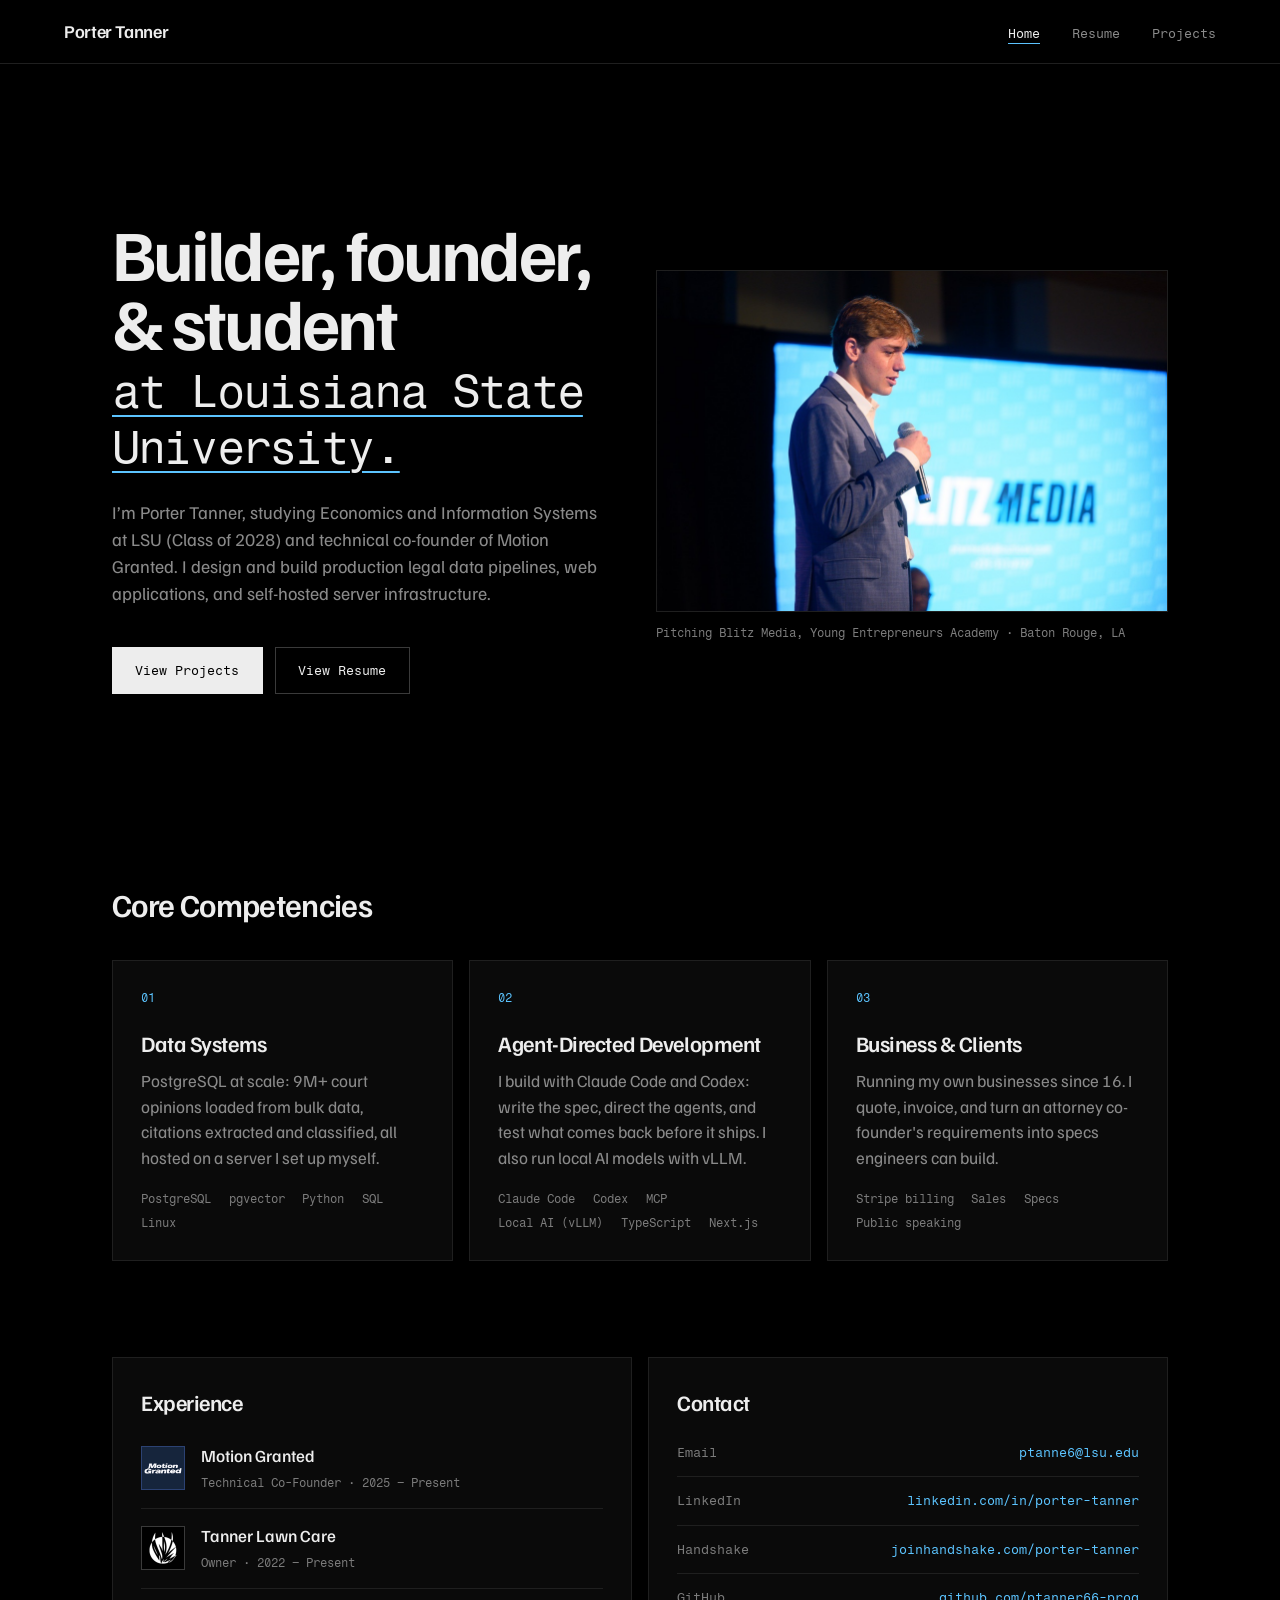
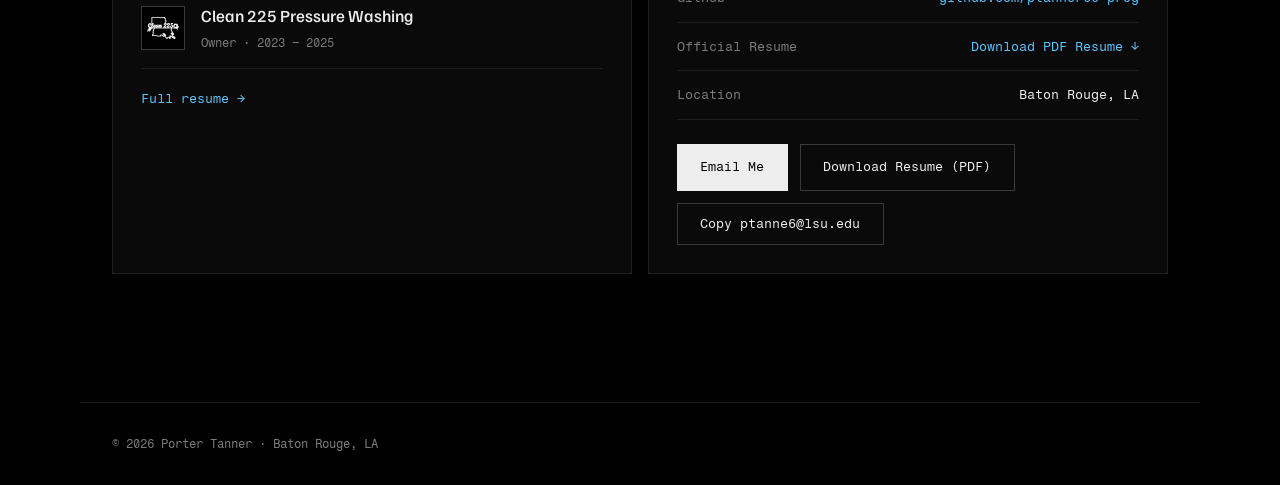
==== commit e4647a78: "Hero: keep the headline in the text column beside the photo The full-width headline was too big and " ====
--- a/website-design-and-github-hosting/porter-website/index.html
+++ b/website-design-and-github-hosting/porter-website/index.html
@@ -24,11 +24,11 @@
 
     <main class="container">
         <section id="profile" class="hero-section">
-            <h1 id="hero-title" class="hero-title">
-                <span class="hero-title-lead">Builder, founder, &amp; student</span>
-                <span class="text-gradient">at Louisiana State University.</span>
-            </h1>
             <div class="hero-text">
+                <h1 id="hero-title" class="hero-title">
+                    <span class="hero-title-lead">Builder, founder, &amp; student</span>
+                    <span class="text-gradient">at Louisiana State University.</span>
+                </h1>
                 <p>I&rsquo;m Porter Tanner, studying Economics and Information Systems at LSU (Class of 2028) and technical <span class="nowrap">co-founder</span> of Motion Granted. I design and build production legal data pipelines, web applications, and self-hosted server infrastructure.</p>
                 <div class="hero-actions">
                     <a href="project.html" class="btn btn-primary">View Projects</a>
--- a/website-design-and-github-hosting/porter-website/styles.css
+++ b/website-design-and-github-hosting/porter-website/styles.css
@@ -165,26 +165,31 @@
     margin-top: 6rem;
 }
 
-/* Hero Section: a full-width headline sized to the container, then intro + photo */
+/* Hero Section */
 .hero-section {
+    min-height: calc(80vh - 64px);
+    display: grid;
+    grid-template-columns: minmax(0, 1fr) minmax(0, 1.05fr);
+    align-items: center;
+    column-gap: 3.5rem;
+}
+
+/* The text column is a size container, so the headline is sized off its
+   width (cqi) and fills the column without spilling toward the photo */
+.hero-text {
     container-type: inline-size;
-    display: grid;
-    grid-template-columns: minmax(0, 1fr) minmax(0, 1.1fr);
-    align-items: start;
-    column-gap: 3.5rem;
 }
 
 .hero-title {
-    grid-column: 1 / -1;
-    margin-bottom: 3.5rem;
-}
-
-/* Each line is sized off the container width (cqi) so it runs edge to edge
-   without wrapping; the divisors are the line widths in em, plus a little slack */
+    margin-bottom: 1.5rem;
+}
+
+/* Breaks after "founder," and after "State"; the divisors are those
+   line widths in em, plus a little slack */
 .hero-title-lead {
     display: block;
-    font-size: clamp(2.5rem, 7.5vw, 6rem);
-    font-size: min(calc(100cqi / 10.9), 6.5rem);
+    font-size: clamp(2.5rem, 5vw, 4.5rem);
+    font-size: min(calc(100cqi / 6.75), 5rem);
     font-weight: 700;
     letter-spacing: -0.04em;
     line-height: 0.95;
@@ -192,15 +197,26 @@
 
 .hero-title .text-gradient {
     display: block;
-    font-size: clamp(1.5rem, 4.6vw, 3.75rem);
-    font-size: min(calc(100cqi / 17.6), 4rem);
+    font-size: clamp(1.5rem, 3.2vw, 2.875rem);
+    font-size: min(calc(100cqi / 10.6), 3.25rem);
     line-height: 1.2;
     margin-top: 0.2em;
     text-decoration-thickness: max(1px, 0.04em);
 }
 
+/* Wide column (stacked layout on tablets): each part fits on one line */
+@container (min-width: 600px) {
+    .hero-title-lead {
+        font-size: min(calc(100cqi / 10.9), 5rem);
+    }
+
+    .hero-title .text-gradient {
+        font-size: min(calc(100cqi / 17.6), 3.25rem);
+    }
+}
+
 .hero-section p {
-    font-size: 1.25rem;
+    font-size: 1.125rem;
     color: var(--text-secondary);
     max-width: 580px;
     margin-bottom: 2.5rem;
@@ -713,16 +729,14 @@
 /* Responsive */
 @media (max-width: 860px) {
     .hero-section {
-        grid-template-columns: minmax(0, 1fr);
+        grid-template-columns: 1fr;
+        min-height: 0;
         padding-top: 1rem;
     }
 
-    .hero-title {
+    .hero-photo {
+        order: -1;
         margin-bottom: 2.5rem;
-    }
-
-    .hero-photo {
-        margin-top: 3rem;
     }
 }
 
@@ -760,7 +774,7 @@
     }
 
     .hero-section p {
-        font-size: 1.0625rem;
+        font-size: 1rem;
     }
 
     section + section {
@@ -803,26 +817,6 @@
 
     footer {
         padding: 2rem 1rem;
-    }
-}
-
-/* Phones: one line would be too small, so the headline breaks after
-   "founder," and the mono line after "State", each sized to fill the width */
-@media (max-width: 600px) {
-    .hero-title-lead {
-        font-size: min(calc(100cqi / 6.75), 5rem);
-    }
-
-    .hero-title .text-gradient {
-        font-size: min(calc(100cqi / 10.6), 3.25rem);
-    }
-
-    .hero-title {
-        margin-bottom: 2rem;
-    }
-
-    .hero-section p {
-        margin-bottom: 2rem;
     }
 }
 
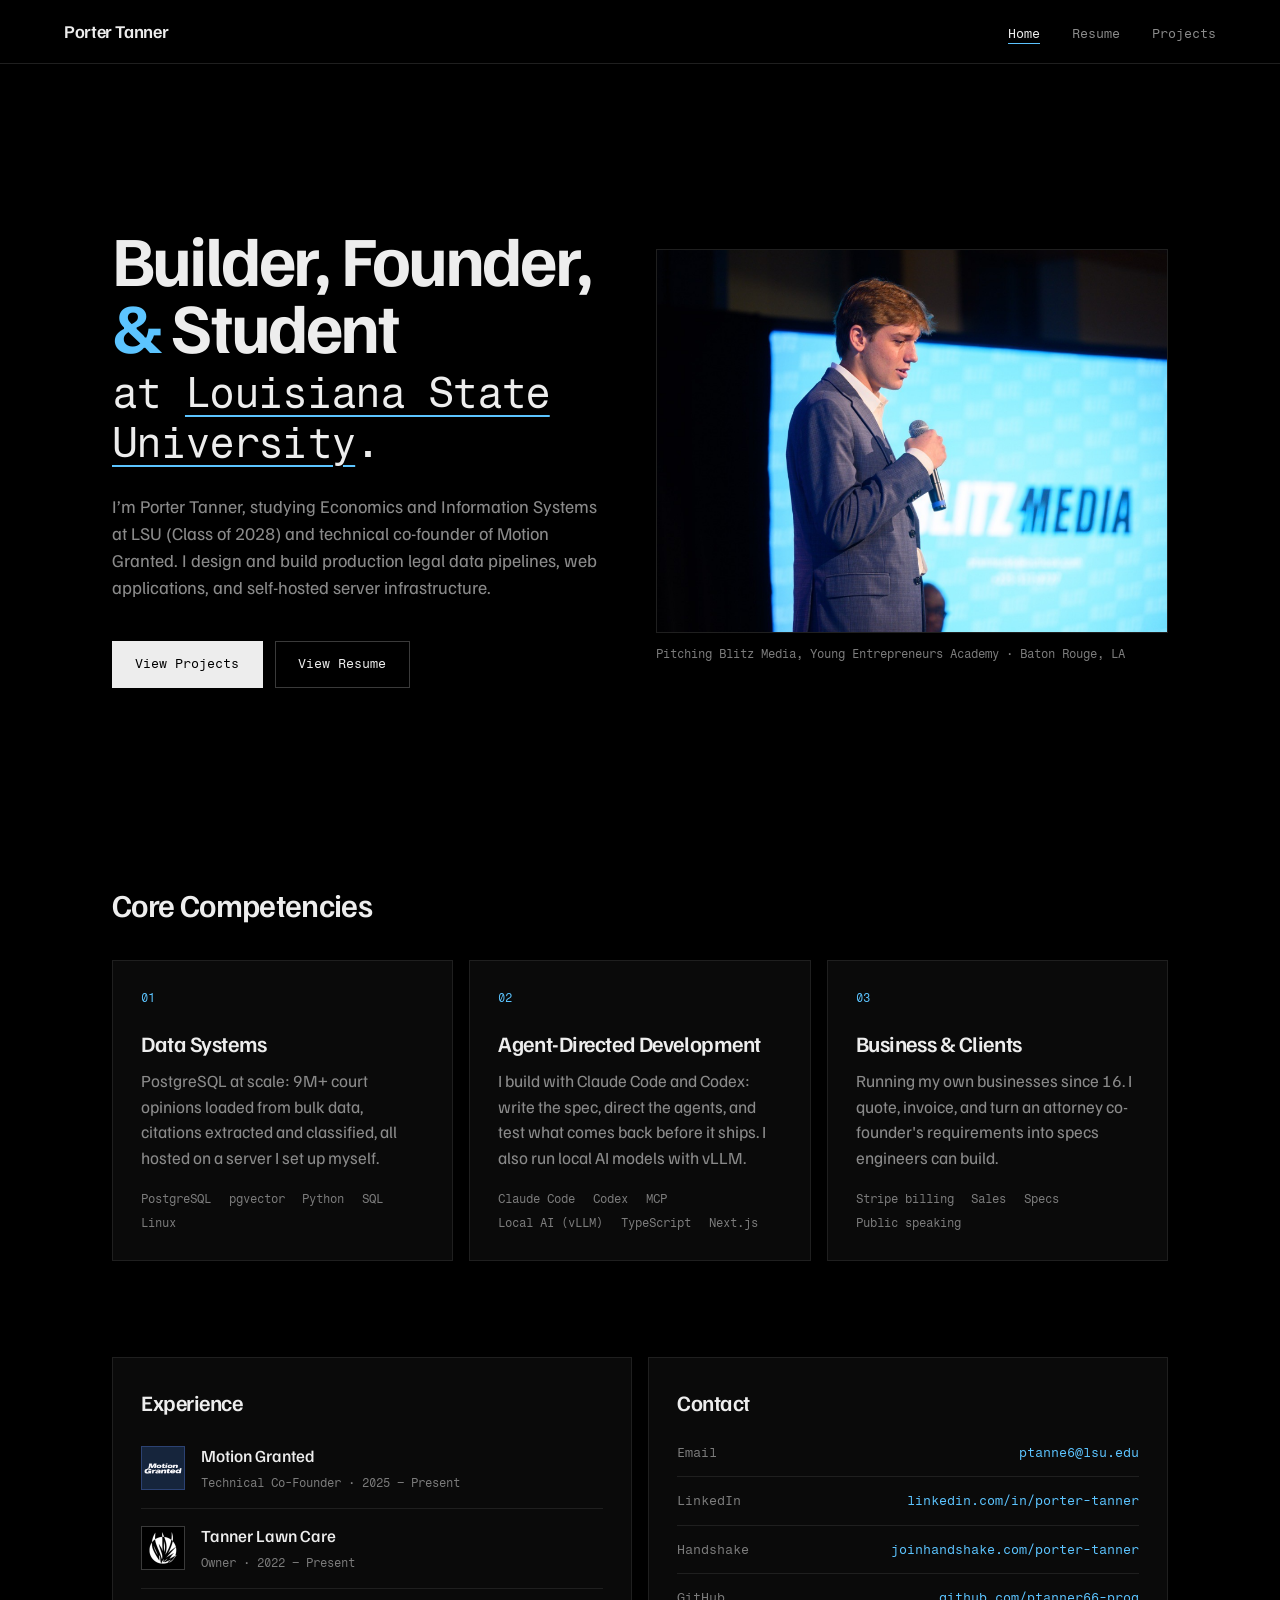
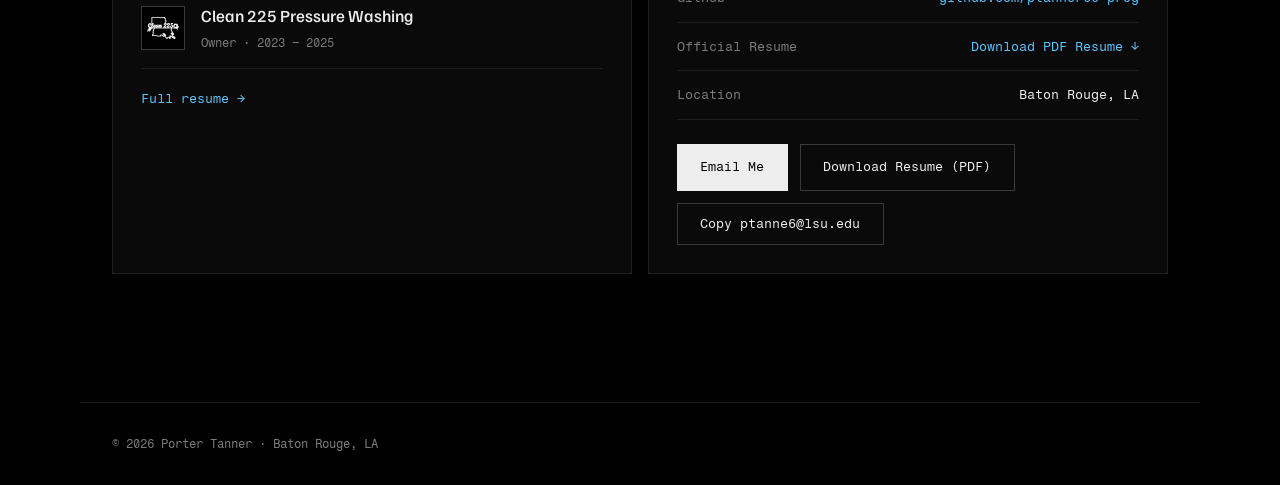
==== commit cdfc8287: "Hero: title-case headline, blue ampersand, taller photo - "Builder, Founder, & Student" in title cas" ====
--- a/website-design-and-github-hosting/porter-website/index.html
+++ b/website-design-and-github-hosting/porter-website/index.html
@@ -26,8 +26,8 @@
         <section id="profile" class="hero-section">
             <div class="hero-text">
                 <h1 id="hero-title" class="hero-title">
-                    <span class="hero-title-lead">Builder, founder, &amp; student</span>
-                    <span class="text-gradient">at Louisiana State University.</span>
+                    <span class="hero-title-lead">Builder, Founder, <span class="hero-title-amp">&amp;</span> Student</span>
+                    <span class="text-gradient">at <span class="hero-title-uni">Louisiana State University</span>.</span>
                 </h1>
                 <p>I&rsquo;m Porter Tanner, studying Economics and Information Systems at LSU (Class of 2028) and technical <span class="nowrap">co-founder</span> of Motion Granted. I design and build production legal data pipelines, web applications, and self-hosted server infrastructure.</p>
                 <div class="hero-actions">
--- a/website-design-and-github-hosting/porter-website/styles.css
+++ b/website-design-and-github-hosting/porter-website/styles.css
@@ -184,12 +184,12 @@
     margin-bottom: 1.5rem;
 }
 
-/* Breaks after "founder," and after "State"; the divisors are those
-   line widths in em, plus a little slack */
+/* Breaks after "Founder," and after "State"; the bold divisor is that line's
+   width in em plus a little slack, and the mono line is set a touch smaller */
 .hero-title-lead {
     display: block;
-    font-size: clamp(2.5rem, 5vw, 4.5rem);
-    font-size: min(calc(100cqi / 6.75), 5rem);
+    font-size: clamp(2.5rem, 4.9vw, 4.375rem);
+    font-size: min(calc(100cqi / 6.9), 5rem);
     font-weight: 700;
     letter-spacing: -0.04em;
     line-height: 0.95;
@@ -197,21 +197,33 @@
 
 .hero-title .text-gradient {
     display: block;
-    font-size: clamp(1.5rem, 3.2vw, 2.875rem);
-    font-size: min(calc(100cqi / 10.6), 3.25rem);
+    font-size: clamp(1.375rem, 2.9vw, 2.625rem);
+    font-size: min(calc(100cqi / 11.6), 3rem);
     line-height: 1.2;
     margin-top: 0.2em;
+    text-decoration: none;
+}
+
+/* Accent the ampersand and underline only the university name */
+.hero-title-amp {
+    color: var(--accent);
+}
+
+.hero-title-uni {
+    text-decoration: underline;
+    text-decoration-color: var(--accent);
     text-decoration-thickness: max(1px, 0.04em);
+    text-underline-offset: 0.18em;
 }
 
 /* Wide column (stacked layout on tablets): each part fits on one line */
 @container (min-width: 600px) {
     .hero-title-lead {
-        font-size: min(calc(100cqi / 10.9), 5rem);
+        font-size: min(calc(100cqi / 11.15), 5rem);
     }
 
     .hero-title .text-gradient {
-        font-size: min(calc(100cqi / 17.6), 3.25rem);
+        font-size: min(calc(100cqi / 19.25), 3rem);
     }
 }
 
@@ -237,8 +249,9 @@
     display: block;
     width: 100%;
     height: auto;
-    aspect-ratio: 3 / 2;
+    aspect-ratio: 4 / 3;
     object-fit: cover;
+    object-position: 30% 50%;
     border: 1px solid var(--rule);
 }
 
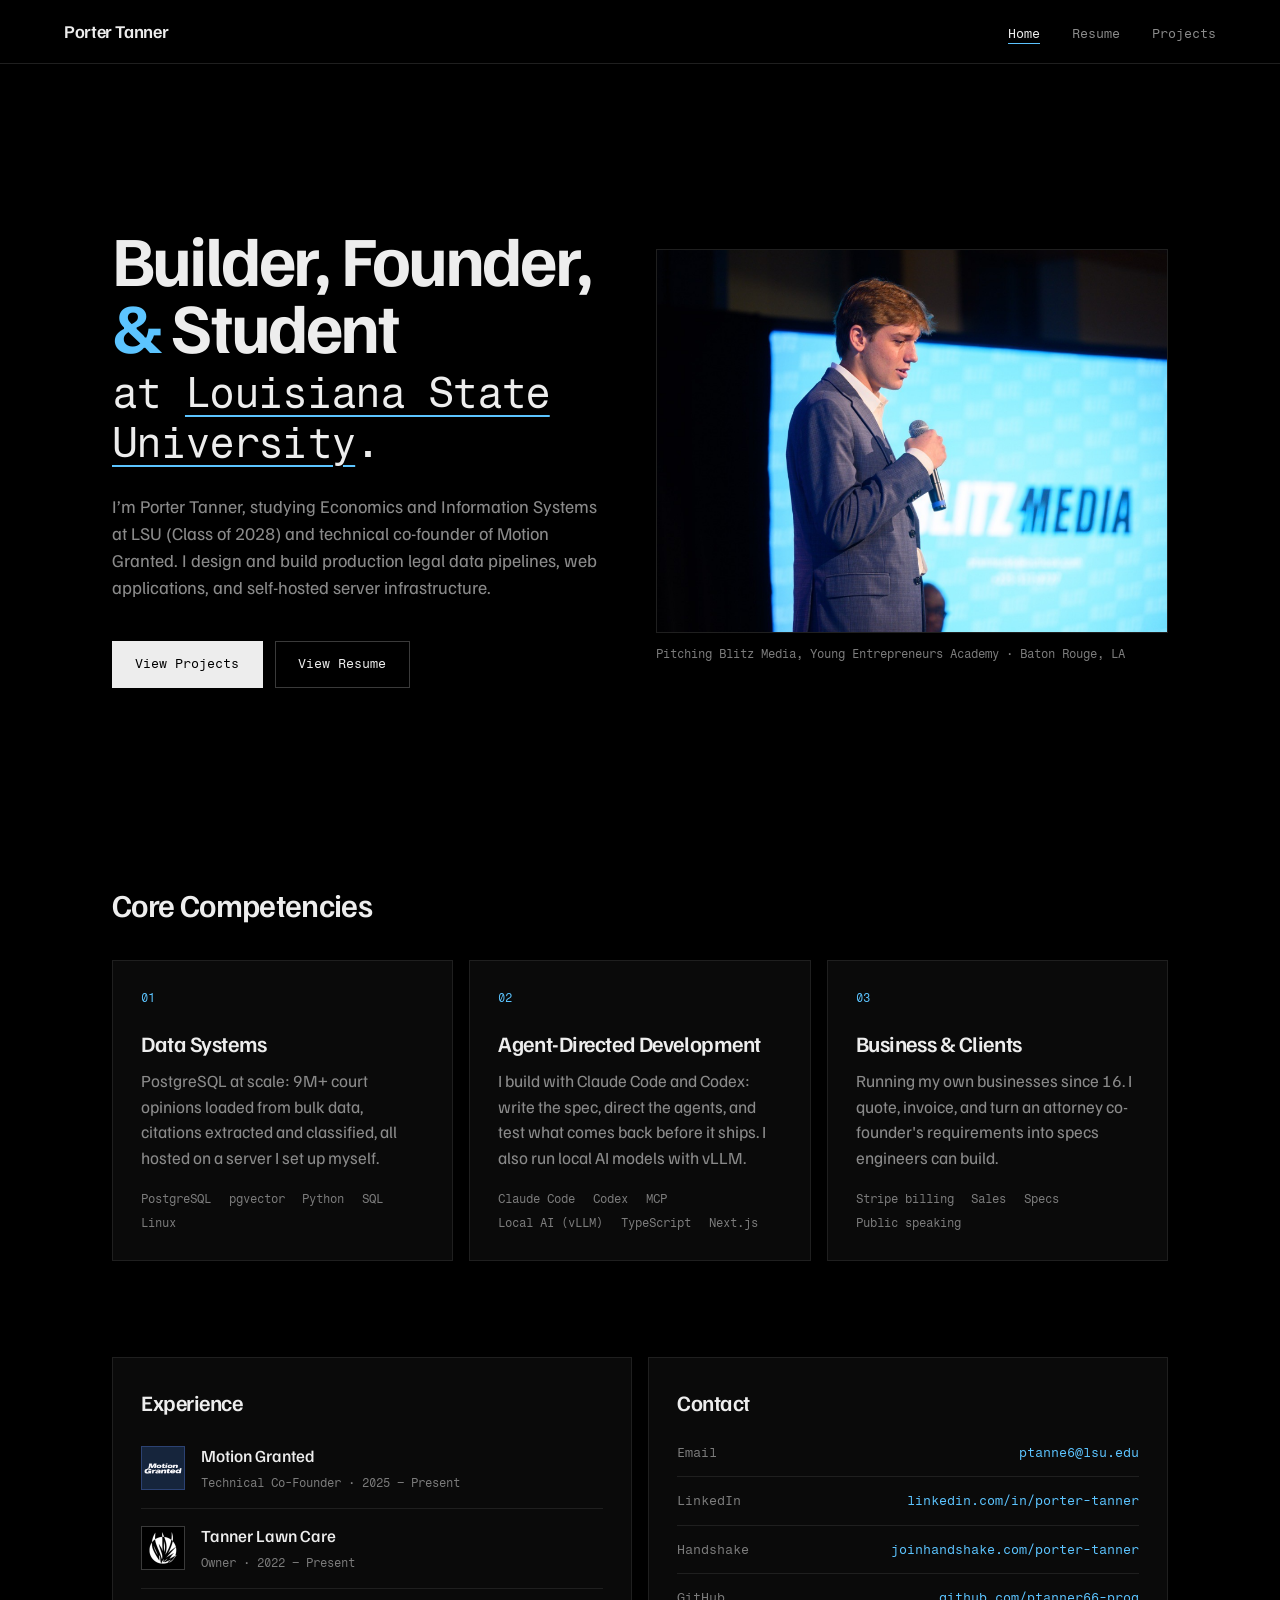
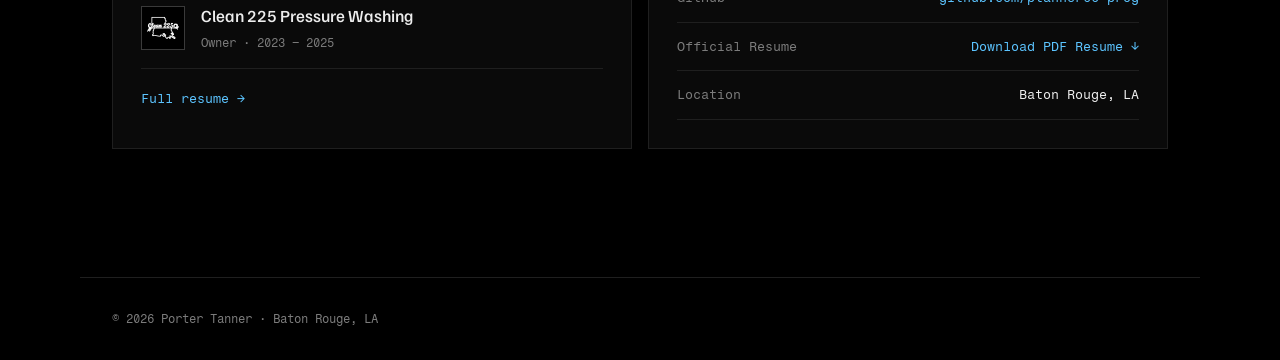
==== commit 7722ec32: "Merge pull request #5 from ptanner66-prog/claude/sharp-euler-r7rdvl" ====
--- a/website-design-and-github-hosting/porter-website/index.html
+++ b/website-design-and-github-hosting/porter-website/index.html
@@ -113,11 +113,6 @@
                         <li><span>Official Resume</span><a href="Porter_Tanner_Resume.pdf" download>Download PDF Resume ↓</a></li>
                         <li><span>Location</span>Baton Rouge, LA</li>
                     </ul>
-                    <div class="email-actions" style="margin-top: 1.5rem;">
-                        <a href="mailto:ptanne6@lsu.edu" class="btn btn-primary">Email Me</a>
-                        <a href="Porter_Tanner_Resume.pdf" class="btn" download>Download Resume (PDF)</a>
-                        <button type="button" class="btn copy-email" data-email="ptanne6@lsu.edu">Copy ptanne6@lsu.edu</button>
-                    </div>
                 </div>
             </div>
         </section>
--- a/website-design-and-github-hosting/porter-website/styles.css
+++ b/website-design-and-github-hosting/porter-website/styles.css
@@ -647,37 +647,76 @@
     cursor: pointer;
 }
 
-/* Home lab card: server faceplate cleanly fitted inside box */
-.project-image--server {
+/* Home lab card: 200px server rack cabinet housing 3 stacked Dell R740xd servers */
+.project-image--rack {
+    height: 200px;
     padding: 0;
-    background: #08080c;
-    border-color: #22222a;
-    display: flex;
+    background: #08090d;
+    border: 1px solid var(--rule);
+    margin-bottom: 1.5rem;
+    overflow: hidden;
+    display: flex;
+}
+
+.project-image--rack .zoom-hit {
+    display: flex;
+    width: 100%;
+    height: 100%;
+    padding: 0;
+    border: 0;
+    background: none;
+    cursor: zoom-in;
+}
+
+.rack-cabinet {
+    position: relative;
+    width: 100%;
+    height: 100%;
+    display: flex;
+    flex-direction: column;
+    justify-content: center;
     align-items: center;
-    justify-content: center;
-    overflow: hidden;
-}
-
-.project-image--server .zoom-hit {
-    display: flex;
-    align-items: center;
-    justify-content: center;
-    width: 100%;
+    background: #080a0f;
+    padding: 0 12px;
+}
+
+/* Realistic steel rack rails on left and right with mounting holes */
+.rack-cabinet::before,
+.rack-cabinet::after {
+    content: '';
+    position: absolute;
+    top: 0;
+    bottom: 0;
+    width: 12px;
+    background:
+        radial-gradient(circle, #050608 1.6px, transparent 2px) center / 12px 8px repeat-y,
+        linear-gradient(90deg, #1e222b, #303744 50%, #1e222b);
+    z-index: 2;
+}
+.rack-cabinet::before { left: 0; }
+.rack-cabinet::after { right: 0; }
+
+.rack-servers {
+    display: flex;
+    flex-direction: column;
+    justify-content: space-between;
     height: 100%;
-    padding: 1.25rem 1rem;
-}
-
-.project-image--server img {
-    width: 100%;
-    height: auto;
-    max-height: 100%;
-    object-fit: contain;
+    width: 100%;
+    gap: 2px;
+    padding: 2px 0;
+    z-index: 1;
+}
+
+.rack-servers img {
+    width: 100%;
+    height: calc(25% - 2px);
+    object-fit: fill;
     display: block;
-    box-shadow: 0 4px 18px rgba(0, 0, 0, 0.7);
-    border: 1px solid #1f2129;
-}
-
-.project-image--server:hover {
+    border: 1px solid #1a1e28;
+    box-shadow: 0 2px 4px rgba(0, 0, 0, 0.7);
+}
+
+.project-image--rack:hover {
     border-color: var(--accent);
 }
 
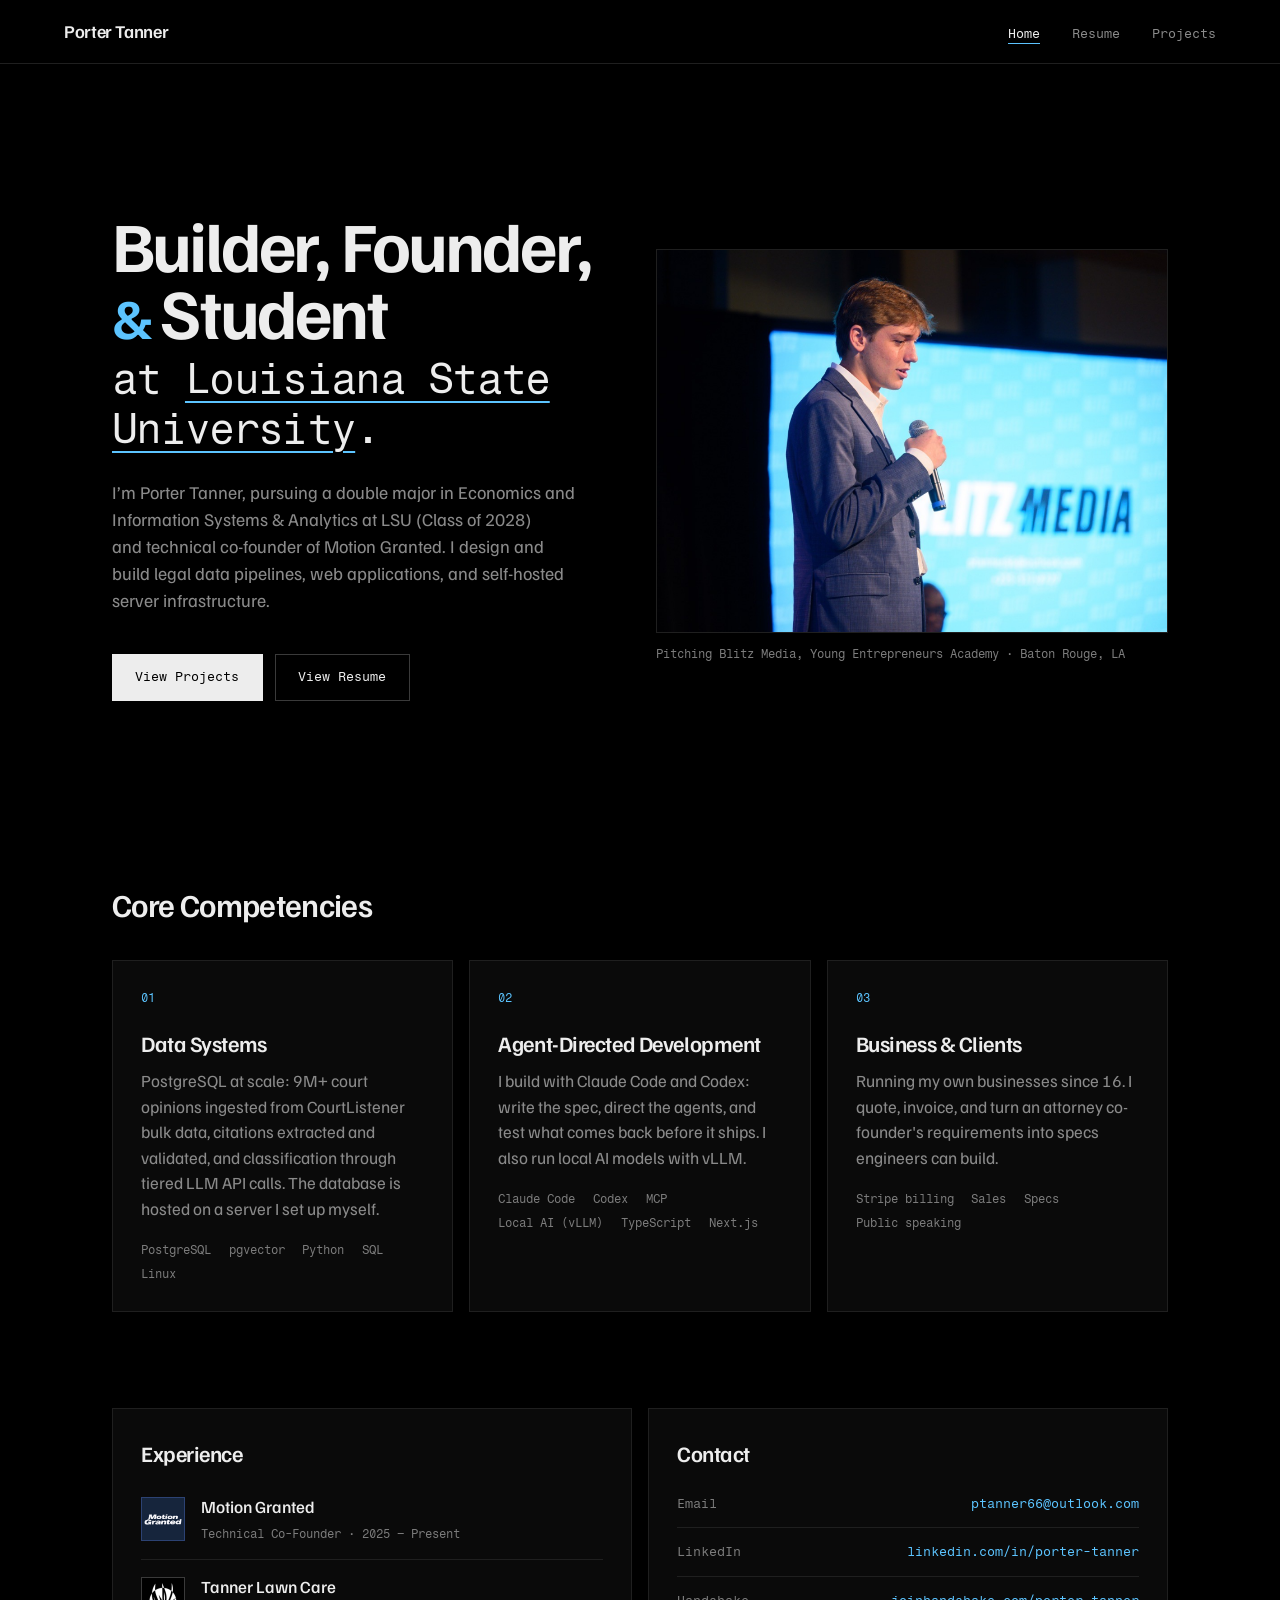
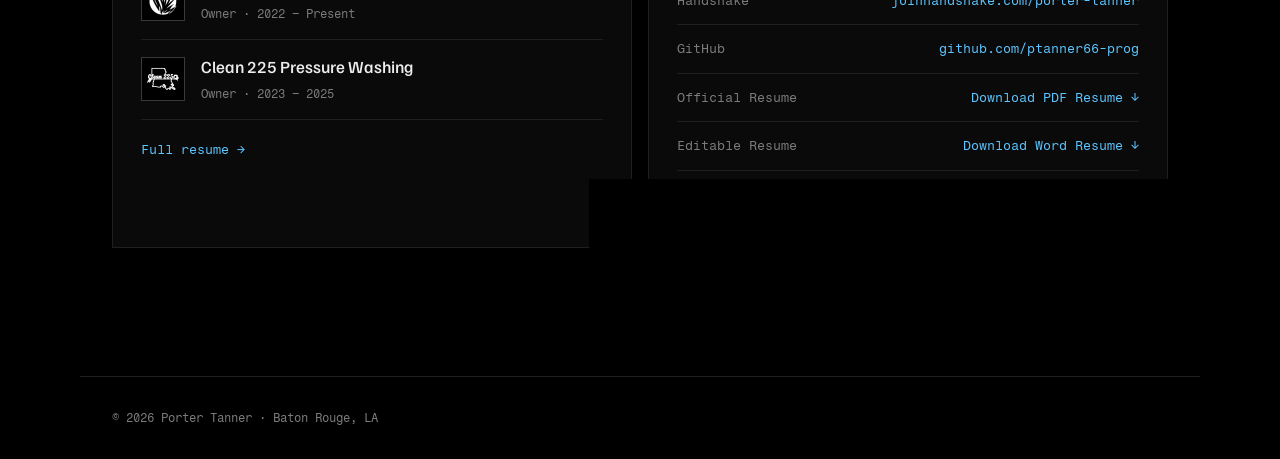
==== commit 97200720: "Sync portfolio with final resume and replace PDF and Word downloads" ====
--- a/website-design-and-github-hosting/porter-website/index.html
+++ b/website-design-and-github-hosting/porter-website/index.html
@@ -3,9 +3,9 @@
 <head>
     <meta charset="UTF-8">
     <meta name="viewport" content="width=device-width, initial-scale=1.0">
-    <meta name="description" content="Porter Tanner, technical co-founder of Motion Granted and Economics + Information Systems student at LSU. Builder of production legal data platforms, applications, and self-hosted server infrastructure.">
+    <meta name="description" content="Porter Tanner, technical co-founder of Motion Granted and Economics + Information Systems &amp; Analytics double major at LSU. Builder of legal data platforms, applications, and self-hosted server infrastructure.">
     <meta property="og:title" content="Porter Tanner | Portfolio">
-    <meta property="og:description" content="Technical co-founder of Motion Granted and Economics + Information Systems student at LSU. Builder of production legal data platforms, applications, and self-hosted server infrastructure.">
+    <meta property="og:description" content="Technical co-founder of Motion Granted and Economics + Information Systems &amp; Analytics double major at LSU. Builder of legal data platforms, applications, and self-hosted server infrastructure.">
     <meta property="og:type" content="website">
     <meta property="og:image" content="graphics/porter.png">
     <title>Porter Tanner | Portfolio</title>
@@ -29,7 +29,7 @@
                     <span class="hero-title-lead">Builder, Founder, <span class="hero-title-amp">&amp;</span> Student</span>
                     <span class="text-gradient">at <span class="hero-title-uni">Louisiana State University</span>.</span>
                 </h1>
-                <p>I&rsquo;m Porter Tanner, studying Economics and Information Systems at LSU (Class of 2028) and technical <span class="nowrap">co-founder</span> of Motion Granted. I design and build production legal data pipelines, web applications, and self-hosted server infrastructure.</p>
+                <p>I&rsquo;m Porter Tanner, pursuing a double major in Economics and Information Systems &amp; Analytics at LSU (Class of 2028) and technical <span class="nowrap">co-founder</span> of Motion Granted. I design and build legal data pipelines, web applications, and self-hosted server infrastructure.</p>
                 <div class="hero-actions">
                     <a href="project.html" class="btn btn-primary">View Projects</a>
                     <a href="resume.html" class="btn">View Resume</a>
@@ -47,7 +47,7 @@
                 <div class="glass-card" id="skill-1">
                     <span class="card-label">01</span>
                     <h3>Data Systems</h3>
-                    <p>PostgreSQL at scale: 9M+ court opinions loaded from bulk data, citations extracted and classified, all hosted on a server I set up myself.</p>
+                    <p>PostgreSQL at scale: 9M+ court opinions ingested from CourtListener bulk data, citations extracted and validated, and classification through tiered LLM API calls. The database is hosted on a server I set up myself.</p>
                     <div class="project-tags">
                         <span class="tag">PostgreSQL</span>
                         <span class="tag">pgvector</span>
@@ -106,11 +106,12 @@
                 <div class="glass-card" id="contact">
                     <h2 class="section-title">Contact</h2>
                     <ul class="contact-list">
-                        <li><span>Email</span><a href="mailto:ptanne6@lsu.edu">ptanne6@lsu.edu</a></li>
+                        <li><span>Email</span><a href="mailto:ptanner66@outlook.com">ptanner66@outlook.com</a></li>
                         <li><span>LinkedIn</span><a href="https://www.linkedin.com/in/porter-tanner-4b8267359" target="_blank" rel="noopener">linkedin.com/in/porter-tanner</a></li>
                         <li><span>Handshake</span><a href="https://app.joinhandshake.com/profiles/met9rd" target="_blank" rel="noopener">joinhandshake.com/porter-tanner</a></li>
                         <li><span>GitHub</span><a href="https://github.com/ptanner66-prog" target="_blank" rel="noopener">github.com/ptanner66-prog</a></li>
                         <li><span>Official Resume</span><a href="Porter_Tanner_Resume.pdf" download>Download PDF Resume ↓</a></li>
+                        <li><span>Editable Resume</span><a href="Porter_Tanner_Resume.docx" download>Download Word Resume ↓</a></li>
                         <li><span>Location</span>Baton Rouge, LA</li>
                     </ul>
                 </div>
--- a/website-design-and-github-hosting/porter-website/styles.css
+++ b/website-design-and-github-hosting/porter-website/styles.css
@@ -204,9 +204,12 @@
     text-decoration: none;
 }
 
-/* Accent the ampersand and underline only the university name */
+/* Accent the ampersand and underline only the university name. The &
+   glyph is about a quarter wider than the capitals, so it is set smaller
+   to keep it from reading bigger than the S beside it */
 .hero-title-amp {
     color: var(--accent);
+    font-size: 0.8em;
 }
 
 .hero-title-uni {
